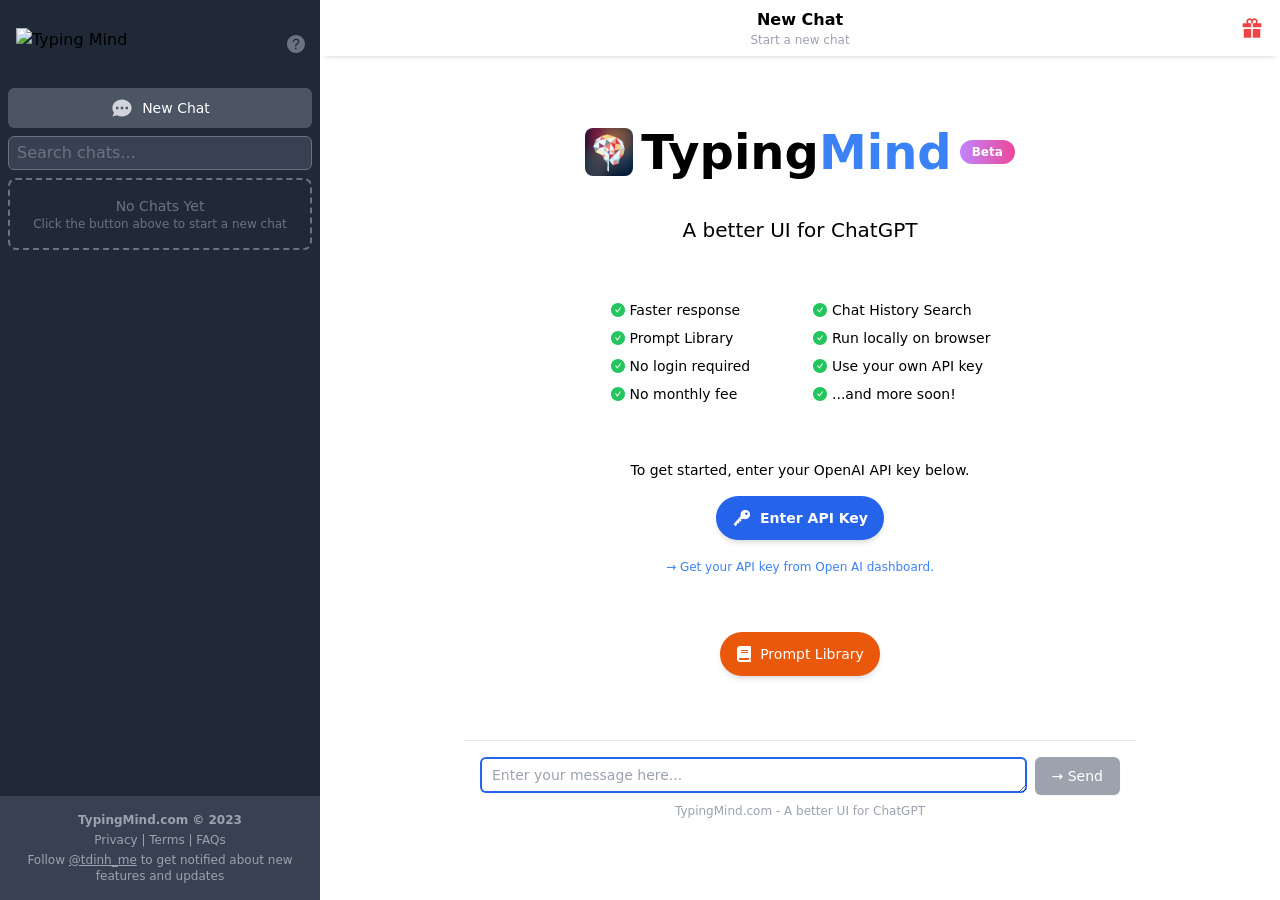
==== index.html @ 3e40cc97 "first commit" ====
<!DOCTYPE html><html class="h-full bg-white"><head><meta charSet="utf-8"/><title>TypingMind — A better UI for ChatGPT</title><meta name="title" content="TypingMind — A better UI for ChatGPT"/><meta name="description" content="Use ChatGPT with enhanced features like faster response, integrated research tools, prompt library, etc."/><meta property="og:type" content="website"/><meta property="og:url" content="https://typingmind.com/"/><meta property="og:title" content="TypingMind — A better UI for ChatGPT"/><meta property="og:description" content="Use ChatGPT with enhanced features like faster response, integrated research tools, prompt library, etc."/><meta property="og:image" content="https://typingmind.com/poster.png"/><meta property="twitter:card" content="summary_large_image"/><meta property="twitter:url" content="https://typingmind.com/"/><meta property="twitter:title" content="TypingMind — A better UI for ChatGPT"/><meta property="twitter:description" content="Use ChatGPT with enhanced features like faster response, integrated research tools, prompt library, etc."/><meta property="twitter:image" content="https://typingmind.com/poster.png"/><meta name="viewport" content="initial-scale=1, viewport-fit=cover"/><link rel="apple-touch-icon" sizes="152x152" href="/apple-icon-152x152.png"/><link rel="apple-touch-icon" sizes="180x180" href="/apple-icon-180x180.png"/><link rel="icon" type="image/png" sizes="192x192" href="/android-icon-192x192.png"/><link rel="icon" type="image/png" sizes="32x32" href="/favicon-32x32.png"/><link rel="icon" type="image/png" sizes="96x96" href="/favicon-96x96.png"/><link rel="icon" type="image/png" sizes="16x16" href="/favicon-16x16.png"/><link rel="manifest" href="/manifest.json"/><meta name="msapplication-TileColor" content="#ffffff"/><meta name="msapplication-TileImage" content="/ms-icon-144x144.png"/><meta name="theme-color" content="#ffffff"/><meta name="next-head-count" content="25"/><link rel="preload" href="/_next/static/css/171b575410aa240c.css" as="style"/><link rel="stylesheet" href="/_next/static/css/171b575410aa240c.css" data-n-g=""/><noscript data-n-css=""></noscript><script defer="" nomodule="" src="/_next/static/chunks/polyfills-c67a75d1b6f99dc8.js"></script><script src="/_next/static/chunks/webpack-41e4e2d1eb0c0667.js" defer=""></script><script src="/_next/static/chunks/framework-73b8966a3c579ab0.js" defer=""></script><script src="/_next/static/chunks/main-46d7d4518a70ec45.js" defer=""></script><script src="/_next/static/chunks/pages/_app-5fbbe632f30f3ffa.js" defer=""></script><script src="/_next/static/chunks/ae51ba48-940ae8a84d143c76.js" defer=""></script><script src="/_next/static/chunks/d64684d8-17964ded77c9a7da.js" defer=""></script><script src="/_next/static/chunks/1bfc9850-ff82aeb989814ba2.js" defer=""></script><script src="/_next/static/chunks/d7eeaac4-526a20d93456379b.js" defer=""></script><script src="/_next/static/chunks/29107295-8ab47bb7d9547e26.js" defer=""></script><script src="/_next/static/chunks/420-7513e318a608f9b9.js" defer=""></script><script src="/_next/static/chunks/pages/index-9eb62553e0361266.js" defer=""></script><script src="/_next/static/TPPel5Y0nddbW3hP3biga/_buildManifest.js" defer=""></script><script src="/_next/static/TPPel5Y0nddbW3hP3biga/_ssgManifest.js" defer=""></script></head><body class="h-full"><div id="__next"><div><div><div class="hidden lg:fixed lg:inset-y-0 lg:flex lg:w-80 lg:flex-col"></div><div class="flex flex-1 flex-col lg:pl-80"><main class="relative"><div class="sticky top-0 z-10 bg-white backdrop-blur"><div class="flex lg:hidden absolute left-1 top-0 bottom-0 items-center justify-center"><button type="button" class="inline-flex h-12 w-12 items-center justify-center rounded-md text-gray-500 hover:text-gray-900 focus:outline-none focus:ring-2 focus:ring-inset focus:ring-blue-500"><span class="sr-only">Open sidebar</span><svg xmlns="http://www.w3.org/2000/svg" fill="none" viewBox="0 0 24 24" stroke-width="1.5" stroke="currentColor" aria-hidden="true" class="h-6 w-6"><path stroke-linecap="round" stroke-linejoin="round" d="M3.75 6.75h16.5M3.75 12h16.5m-16.5 5.25h16.5"></path></svg></button></div><div class="absolute right-2 top-0 bottom-0 flex items-center justify-center"><button type="button" class="inline-flex items-center justify-center rounded-md text-gray-700 hover:text-gray-900 focus:outline-none focus:ring-2 focus:ring-inset focus:ring-blue-500 py-2 px-2 space-x-2 text-sm"><svg stroke="currentColor" fill="currentColor" stroke-width="0" viewBox="0 0 1024 1024" class="h-6 w-6 text-red-500" aria-hidden="true" height="1em" width="1em" xmlns="http://www.w3.org/2000/svg"><path d="M160 894c0 17.7 14.3 32 32 32h286V550H160v344zm386 32h286c17.7 0 32-14.3 32-32V550H546v376zm334-616H732.4c13.6-21.4 21.6-46.8 21.6-74 0-76.1-61.9-138-138-138-41.4 0-78.7 18.4-104 47.4-25.3-29-62.6-47.4-104-47.4-76.1 0-138 61.9-138 138 0 27.2 7.9 52.6 21.6 74H144c-17.7 0-32 14.3-32 32v140h366V310h68v172h366V342c0-17.7-14.3-32-32-32zm-402-4h-70c-38.6 0-70-31.4-70-70s31.4-70 70-70 70 31.4 70 70v70zm138 0h-70v-70c0-38.6 31.4-70 70-70s70 31.4 70 70-31.4 70-70 70z"></path></svg></button></div></div></main></div></div></div></div><script id="__NEXT_DATA__" type="application/json">{"props":{"pageProps":{}},"page":"/","query":{},"buildId":"TPPel5Y0nddbW3hP3biga","nextExport":true,"autoExport":true,"isFallback":false,"scriptLoader":[]}</script></body></html>
---- _next/static/css/171b575410aa240c.css ----
/*
! tailwindcss v3.2.7 | MIT License | https://tailwindcss.com
*/*,:after,:before{box-sizing:border-box;border:0 solid #e5e7eb}:after,:before{--tw-content:""}html{line-height:1.5;-webkit-text-size-adjust:100%;-moz-tab-size:4;-o-tab-size:4;tab-size:4;font-family:ui-sans-serif,system-ui,-apple-system,BlinkMacSystemFont,Segoe UI,Roboto,Helvetica Neue,Arial,Noto Sans,sans-serif,Apple Color Emoji,Segoe UI Emoji,Segoe UI Symbol,Noto Color Emoji;font-feature-settings:normal}body{margin:0;line-height:inherit}hr{height:0;color:inherit;border-top-width:1px}abbr:where([title]){-webkit-text-decoration:underline dotted;text-decoration:underline dotted}h1,h2,h3,h4,h5,h6{font-size:inherit;font-weight:inherit}a{color:inherit;text-decoration:inherit}b,strong{font-weight:bolder}code,kbd,pre,samp{font-family:ui-monospace,SFMono-Regular,Menlo,Monaco,Consolas,Liberation Mono,Courier New,monospace;font-size:1em}small{font-size:80%}sub,sup{font-size:75%;line-height:0;position:relative;vertical-align:baseline}sub{bottom:-.25em}sup{top:-.5em}table{text-indent:0;border-color:inherit;border-collapse:collapse}button,input,optgroup,select,textarea{font-family:inherit;font-size:100%;font-weight:inherit;line-height:inherit;color:inherit;margin:0;padding:0}button,select{text-transform:none}[type=button],[type=reset],[type=submit],button{-webkit-appearance:button;background-color:transparent;background-image:none}:-moz-focusring{outline:auto}:-moz-ui-invalid{box-shadow:none}progress{vertical-align:baseline}::-webkit-inner-spin-button,::-webkit-outer-spin-button{height:auto}[type=search]{-webkit-appearance:textfield;outline-offset:-2px}::-webkit-search-decoration{-webkit-appearance:none}::-webkit-file-upload-button{-webkit-appearance:button;font:inherit}summary{display:list-item}blockquote,dd,dl,figure,h1,h2,h3,h4,h5,h6,hr,p,pre{margin:0}fieldset{margin:0}fieldset,legend{padding:0}menu,ol,ul{list-style:none;margin:0;padding:0}textarea{resize:vertical}input::-moz-placeholder,textarea::-moz-placeholder{color:#9ca3af}input::placeholder,textarea::placeholder{color:#9ca3af}[role=button],button{cursor:pointer}:disabled{cursor:default}audio,canvas,embed,iframe,img,object,svg,video{display:block;vertical-align:middle}img,video{max-width:100%;height:auto}[hidden]{display:none}[multiple],[type=date],[type=datetime-local],[type=email],[type=month],[type=number],[type=password],[type=search],[type=tel],[type=text],[type=time],[type=url],[type=week],select,textarea{-webkit-appearance:none;-moz-appearance:none;appearance:none;background-color:#fff;border-color:#6b7280;border-width:1px;border-radius:0;padding:.5rem .75rem;font-size:1rem;line-height:1.5rem;--tw-shadow:0 0 #0000}[multiple]:focus,[type=date]:focus,[type=datetime-local]:focus,[type=email]:focus,[type=month]:focus,[type=number]:focus,[type=password]:focus,[type=search]:focus,[type=tel]:focus,[type=text]:focus,[type=time]:focus,[type=url]:focus,[type=week]:focus,select:focus,textarea:focus{outline:2px solid transparent;outline-offset:2px;--tw-ring-inset:var(--tw-empty,/*!*/ /*!*/);--tw-ring-offset-width:0px;--tw-ring-offset-color:#fff;--tw-ring-color:#2563eb;--tw-ring-offset-shadow:var(--tw-ring-inset) 0 0 0 var(--tw-ring-offset-width) var(--tw-ring-offset-color);--tw-ring-shadow:var(--tw-ring-inset) 0 0 0 calc(1px + var(--tw-ring-offset-width)) var(--tw-ring-color);box-shadow:var(--tw-ring-offset-shadow),var(--tw-ring-shadow),var(--tw-shadow);border-color:#2563eb}input::-moz-placeholder,textarea::-moz-placeholder{color:#6b7280;opacity:1}input::placeholder,textarea::placeholder{color:#6b7280;opacity:1}::-webkit-datetime-edit-fields-wrapper{padding:0}::-webkit-date-and-time-value{min-height:1.5em}::-webkit-datetime-edit,::-webkit-datetime-edit-day-field,::-webkit-datetime-edit-hour-field,::-webkit-datetime-edit-meridiem-field,::-webkit-datetime-edit-millisecond-field,::-webkit-datetime-edit-minute-field,::-webkit-datetime-edit-month-field,::-webkit-datetime-edit-second-field,::-webkit-datetime-edit-year-field{padding-top:0;padding-bottom:0}select{background-image:url("data:image/svg+xml,%3csvg xmlns='http://www.w3.org/2000/svg' fill='none' viewBox='0 0 20 20'%3e%3cpath stroke='%236b7280' stroke-linecap='round' stroke-linejoin='round' stroke-width='1.5' d='M6 8l4 4 4-4'/%3e%3c/svg%3e");background-position:right .5rem center;background-repeat:no-repeat;background-size:1.5em 1.5em;padding-right:2.5rem;-webkit-print-color-adjust:exact;print-color-adjust:exact}[multiple]{background-image:none;background-position:0 0;background-repeat:unset;background-size:initial;padding-right:.75rem;-webkit-print-color-adjust:unset;print-color-adjust:unset}[type=checkbox],[type=radio]{-webkit-appearance:none;-moz-appearance:none;appearance:none;padding:0;-webkit-print-color-adjust:exact;print-color-adjust:exact;display:inline-block;vertical-align:middle;background-origin:border-box;-webkit-user-select:none;-moz-user-select:none;user-select:none;flex-shrink:0;height:1rem;width:1rem;color:#2563eb;background-color:#fff;border-color:#6b7280;border-width:1px;--tw-shadow:0 0 #0000}[type=checkbox]{border-radius:0}[type=radio]{border-radius:100%}[type=checkbox]:focus,[type=radio]:focus{outline:2px solid transparent;outline-offset:2px;--tw-ring-inset:var(--tw-empty,/*!*/ /*!*/);--tw-ring-offset-width:2px;--tw-ring-offset-color:#fff;--tw-ring-color:#2563eb;--tw-ring-offset-shadow:var(--tw-ring-inset) 0 0 0 var(--tw-ring-offset-width) var(--tw-ring-offset-color);--tw-ring-shadow:var(--tw-ring-inset) 0 0 0 calc(2px + var(--tw-ring-offset-width)) var(--tw-ring-color);box-shadow:var(--tw-ring-offset-shadow),var(--tw-ring-shadow),var(--tw-shadow)}[type=checkbox]:checked,[type=radio]:checked{border-color:transparent;background-color:currentColor;background-size:100% 100%;background-position:50%;background-repeat:no-repeat}[type=checkbox]:checked{background-image:url("data:image/svg+xml,%3csvg viewBox='0 0 16 16' fill='white' xmlns='http://www.w3.org/2000/svg'%3e%3cpath d='M12.207 4.793a1 1 0 010 1.414l-5 5a1 1 0 01-1.414 0l-2-2a1 1 0 011.414-1.414L6.5 9.086l4.293-4.293a1 1 0 011.414 0z'/%3e%3c/svg%3e")}[type=radio]:checked{background-image:url("data:image/svg+xml,%3csvg viewBox='0 0 16 16' fill='white' xmlns='http://www.w3.org/2000/svg'%3e%3ccircle cx='8' cy='8' r='3'/%3e%3c/svg%3e")}[type=checkbox]:checked:focus,[type=checkbox]:checked:hover,[type=radio]:checked:focus,[type=radio]:checked:hover{border-color:transparent;background-color:currentColor}[type=checkbox]:indeterminate{background-image:url("data:image/svg+xml,%3csvg xmlns='http://www.w3.org/2000/svg' fill='none' viewBox='0 0 16 16'%3e%3cpath stroke='white' stroke-linecap='round' stroke-linejoin='round' stroke-width='2' d='M4 8h8'/%3e%3c/svg%3e");border-color:transparent;background-color:currentColor;background-size:100% 100%;background-position:50%;background-repeat:no-repeat}[type=checkbox]:indeterminate:focus,[type=checkbox]:indeterminate:hover{border-color:transparent;background-color:currentColor}[type=file]{background:unset;border-color:inherit;border-width:0;border-radius:0;padding:0;font-size:unset;line-height:inherit}[type=file]:focus{outline:1px solid ButtonText;outline:1px auto -webkit-focus-ring-color}*,:after,:before{--tw-border-spacing-x:0;--tw-border-spacing-y:0;--tw-translate-x:0;--tw-translate-y:0;--tw-rotate:0;--tw-skew-x:0;--tw-skew-y:0;--tw-scale-x:1;--tw-scale-y:1;--tw-pan-x: ;--tw-pan-y: ;--tw-pinch-zoom: ;--tw-scroll-snap-strictness:proximity;--tw-ordinal: ;--tw-slashed-zero: ;--tw-numeric-figure: ;--tw-numeric-spacing: ;--tw-numeric-fraction: ;--tw-ring-inset: ;--tw-ring-offset-width:0px;--tw-ring-offset-color:#fff;--tw-ring-color:rgba(59,130,246,.5);--tw-ring-offset-shadow:0 0 #0000;--tw-ring-shadow:0 0 #0000;--tw-shadow:0 0 #0000;--tw-shadow-colored:0 0 #0000;--tw-blur: ;--tw-brightness: ;--tw-contrast: ;--tw-grayscale: ;--tw-hue-rotate: ;--tw-invert: ;--tw-saturate: ;--tw-sepia: ;--tw-drop-shadow: ;--tw-backdrop-blur: ;--tw-backdrop-brightness: ;--tw-backdrop-contrast: ;--tw-backdrop-grayscale: ;--tw-backdrop-hue-rotate: ;--tw-backdrop-invert: ;--tw-backdrop-opacity: ;--tw-backdrop-saturate: ;--tw-backdrop-sepia: }::backdrop{--tw-border-spacing-x:0;--tw-border-spacing-y:0;--tw-translate-x:0;--tw-translate-y:0;--tw-rotate:0;--tw-skew-x:0;--tw-skew-y:0;--tw-scale-x:1;--tw-scale-y:1;--tw-pan-x: ;--tw-pan-y: ;--tw-pinch-zoom: ;--tw-scroll-snap-strictness:proximity;--tw-ordinal: ;--tw-slashed-zero: ;--tw-numeric-figure: ;--tw-numeric-spacing: ;--tw-numeric-fraction: ;--tw-ring-inset: ;--tw-ring-offset-width:0px;--tw-ring-offset-color:#fff;--tw-ring-color:rgba(59,130,246,.5);--tw-ring-offset-shadow:0 0 #0000;--tw-ring-shadow:0 0 #0000;--tw-shadow:0 0 #0000;--tw-shadow-colored:0 0 #0000;--tw-blur: ;--tw-brightness: ;--tw-contrast: ;--tw-grayscale: ;--tw-hue-rotate: ;--tw-invert: ;--tw-saturate: ;--tw-sepia: ;--tw-drop-shadow: ;--tw-backdrop-blur: ;--tw-backdrop-brightness: ;--tw-backdrop-contrast: ;--tw-backdrop-grayscale: ;--tw-backdrop-hue-rotate: ;--tw-backdrop-invert: ;--tw-backdrop-opacity: ;--tw-backdrop-saturate: ;--tw-backdrop-sepia: }.prose{color:var(--tw-prose-body);max-width:65ch}.prose :where(p):not(:where([class~=not-prose] *)){margin-top:1.25em;margin-bottom:1.25em}.prose :where([class~=lead]):not(:where([class~=not-prose] *)){color:var(--tw-prose-lead);font-size:1.25em;line-height:1.6;margin-top:1.2em;margin-bottom:1.2em}.prose :where(a):not(:where([class~=not-prose] *)){color:var(--tw-prose-links);text-decoration:underline;font-weight:500}.prose :where(strong):not(:where([class~=not-prose] *)){color:var(--tw-prose-bold);font-weight:600}.prose :where(a strong):not(:where([class~=not-prose] *)){color:inherit}.prose :where(blockquote strong):not(:where([class~=not-prose] *)){color:inherit}.prose :where(thead th strong):not(:where([class~=not-prose] *)){color:inherit}.prose :where(ol):not(:where([class~=not-prose] *)){list-style-type:decimal;margin-top:1.25em;margin-bottom:1.25em;padding-left:1.625em}.prose :where(ol[type=A]):not(:where([class~=not-prose] *)){list-style-type:upper-alpha}.prose :where(ol[type=a]):not(:where([class~=not-prose] *)){list-style-type:lower-alpha}.prose :where(ol[type=A s]):not(:where([class~=not-prose] *)){list-style-type:upper-alpha}.prose :where(ol[type=a s]):not(:where([class~=not-prose] *)){list-style-type:lower-alpha}.prose :where(ol[type=I]):not(:where([class~=not-prose] *)){list-style-type:upper-roman}.prose :where(ol[type=i]):not(:where([class~=not-prose] *)){list-style-type:lower-roman}.prose :where(ol[type=I s]):not(:where([class~=not-prose] *)){list-style-type:upper-roman}.prose :where(ol[type=i s]):not(:where([class~=not-prose] *)){list-style-type:lower-roman}.prose :where(ol[type="1"]):not(:where([class~=not-prose] *)){list-style-type:decimal}.prose :where(ul):not(:where([class~=not-prose] *)){list-style-type:disc;margin-top:1.25em;margin-bottom:1.25em;padding-left:1.625em}.prose :where(ol>li):not(:where([class~=not-prose] *))::marker{font-weight:400;color:var(--tw-prose-counters)}.prose :where(ul>li):not(:where([class~=not-prose] *))::marker{color:var(--tw-prose-bullets)}.prose :where(hr):not(:where([class~=not-prose] *)){border-color:var(--tw-prose-hr);border-top-width:1px;margin-top:3em;margin-bottom:3em}.prose :where(blockquote):not(:where([class~=not-prose] *)){font-weight:500;font-style:italic;color:var(--tw-prose-quotes);border-left-width:.25rem;border-left-color:var(--tw-prose-quote-borders);quotes:"\201C""\201D""\2018""\2019";margin-top:1.6em;margin-bottom:1.6em;padding-left:1em}.prose :where(h1):not(:where([class~=not-prose] *)){color:var(--tw-prose-headings);font-weight:800;font-size:2.25em;margin-top:0;margin-bottom:.8888889em;line-height:1.1111111}.prose :where(h1 strong):not(:where([class~=not-prose] *)){font-weight:900;color:inherit}.prose :where(h2):not(:where([class~=not-prose] *)){color:var(--tw-prose-headings);font-weight:700;font-size:1.5em;margin-top:2em;margin-bottom:1em;line-height:1.3333333}.prose :where(h2 strong):not(:where([class~=not-prose] *)){font-weight:800;color:inherit}.prose :where(h3):not(:where([class~=not-prose] *)){color:var(--tw-prose-headings);font-weight:600;font-size:1.25em;margin-top:1.6em;margin-bottom:.6em;line-height:1.6}.prose :where(h3 strong):not(:where([class~=not-prose] *)){font-weight:700;color:inherit}.prose :where(h4):not(:where([class~=not-prose] *)){color:var(--tw-prose-headings);font-weight:600;margin-top:1.5em;margin-bottom:.5em;line-height:1.5}.prose :where(h4 strong):not(:where([class~=not-prose] *)){font-weight:700;color:inherit}.prose :where(img):not(:where([class~=not-prose] *)){margin-top:2em;margin-bottom:2em}.prose :where(figure>*):not(:where([class~=not-prose] *)){margin-top:0;margin-bottom:0}.prose :where(figcaption):not(:where([class~=not-prose] *)){color:var(--tw-prose-captions);font-size:.875em;line-height:1.4285714;margin-top:.8571429em}.prose :where(a code):not(:where([class~=not-prose] *)){color:inherit}.prose :where(h1 code):not(:where([class~=not-prose] *)){color:inherit}.prose :where(h2 code):not(:where([class~=not-prose] *)){color:inherit;font-size:.875em}.prose :where(h3 code):not(:where([class~=not-prose] *)){color:inherit;font-size:.9em}.prose :where(h4 code):not(:where([class~=not-prose] *)){color:inherit}.prose :where(blockquote code):not(:where([class~=not-prose] *)){color:inherit}.prose :where(thead th code):not(:where([class~=not-prose] *)){color:inherit}.prose :where(pre code):not(:where([class~=not-prose] *)):before{content:none}.prose :where(pre code):not(:where([class~=not-prose] *)):after{content:none}.prose :where(table):not(:where([class~=not-prose] *)){width:100%;table-layout:auto;text-align:left;margin-top:2em;margin-bottom:2em;font-size:.875em;line-height:1.7142857}.prose :where(thead):not(:where([class~=not-prose] *)){border-bottom-width:1px;border-bottom-color:var(--tw-prose-th-borders)}.prose :where(thead th):not(:where([class~=not-prose] *)){color:var(--tw-prose-headings);font-weight:600;vertical-align:bottom;padding-right:.5714286em;padding-bottom:.5714286em;padding-left:.5714286em}.prose :where(tbody tr):not(:where([class~=not-prose] *)){border-bottom-width:1px;border-bottom-color:var(--tw-prose-td-borders)}.prose :where(tbody tr:last-child):not(:where([class~=not-prose] *)){border-bottom-width:0}.prose :where(tbody td):not(:where([class~=not-prose] *)){vertical-align:baseline}.prose :where(tfoot):not(:where([class~=not-prose] *)){border-top-width:1px;border-top-color:var(--tw-prose-th-borders)}.prose :where(tfoot td):not(:where([class~=not-prose] *)){vertical-align:top}.prose{--tw-prose-body:#374151;--tw-prose-headings:#111827;--tw-prose-lead:#4b5563;--tw-prose-links:#111827;--tw-prose-bold:#111827;--tw-prose-counters:#6b7280;--tw-prose-bullets:#d1d5db;--tw-prose-hr:#e5e7eb;--tw-prose-quotes:#111827;--tw-prose-quote-borders:#e5e7eb;--tw-prose-captions:#6b7280;--tw-prose-code:#111827;--tw-prose-pre-code:#e5e7eb;--tw-prose-pre-bg:#1f2937;--tw-prose-th-borders:#d1d5db;--tw-prose-td-borders:#e5e7eb;--tw-prose-invert-body:#d1d5db;--tw-prose-invert-headings:#fff;--tw-prose-invert-lead:#9ca3af;--tw-prose-invert-links:#fff;--tw-prose-invert-bold:#fff;--tw-prose-invert-counters:#9ca3af;--tw-prose-invert-bullets:#4b5563;--tw-prose-invert-hr:#374151;--tw-prose-invert-quotes:#f3f4f6;--tw-prose-invert-quote-borders:#374151;--tw-prose-invert-captions:#9ca3af;--tw-prose-invert-code:#fff;--tw-prose-invert-pre-code:#d1d5db;--tw-prose-invert-pre-bg:rgba(0,0,0,.5);--tw-prose-invert-th-borders:#4b5563;--tw-prose-invert-td-borders:#374151;font-size:1rem;line-height:1.75}.prose :where(video):not(:where([class~=not-prose] *)){margin-top:2em;margin-bottom:2em}.prose :where(figure):not(:where([class~=not-prose] *)){margin-top:2em;margin-bottom:2em}.prose :where(li):not(:where([class~=not-prose] *)){margin-top:.5em;margin-bottom:.5em}.prose :where(ol>li):not(:where([class~=not-prose] *)){padding-left:.375em}.prose :where(ul>li):not(:where([class~=not-prose] *)){padding-left:.375em}.prose :where(.prose>ul>li p):not(:where([class~=not-prose] *)){margin-top:.75em;margin-bottom:.75em}.prose :where(.prose>ul>li>:first-child):not(:where([class~=not-prose] *)){margin-top:1.25em}.prose :where(.prose>ul>li>:last-child):not(:where([class~=not-prose] *)){margin-bottom:1.25em}.prose :where(.prose>ol>li>:first-child):not(:where([class~=not-prose] *)){margin-top:1.25em}.prose :where(.prose>ol>li>:last-child):not(:where([class~=not-prose] *)){margin-bottom:1.25em}.prose :where(ul ul,ul ol,ol ul,ol ol):not(:where([class~=not-prose] *)){margin-top:.75em;margin-bottom:.75em}.prose :where(hr+*):not(:where([class~=not-prose] *)){margin-top:0}.prose :where(h2+*):not(:where([class~=not-prose] *)){margin-top:0}.prose :where(h3+*):not(:where([class~=not-prose] *)){margin-top:0}.prose :where(h4+*):not(:where([class~=not-prose] *)){margin-top:0}.prose :where(thead th:first-child):not(:where([class~=not-prose] *)){padding-left:0}.prose :where(thead th:last-child):not(:where([class~=not-prose] *)){padding-right:0}.prose :where(tbody td,tfoot td):not(:where([class~=not-prose] *)){padding:.5714286em}.prose :where(tbody td:first-child,tfoot td:first-child):not(:where([class~=not-prose] *)){padding-left:0}.prose :where(tbody td:last-child,tfoot td:last-child):not(:where([class~=not-prose] *)){padding-right:0}.prose :where(.prose>:first-child):not(:where([class~=not-prose] *)){margin-top:0}.prose :where(.prose>:last-child):not(:where([class~=not-prose] *)){margin-bottom:0}.prose-sm{font-size:.875rem;line-height:1.7142857}.prose-sm :where(p):not(:where([class~=not-prose] *)){margin-top:1.1428571em;margin-bottom:1.1428571em}.prose-sm :where([class~=lead]):not(:where([class~=not-prose] *)){font-size:1.2857143em;line-height:1.5555556;margin-top:.8888889em;margin-bottom:.8888889em}.prose-sm :where(blockquote):not(:where([class~=not-prose] *)){margin-top:1.3333333em;margin-bottom:1.3333333em;padding-left:1.1111111em}.prose-sm :where(h1):not(:where([class~=not-prose] *)){font-size:2.1428571em;margin-top:0;margin-bottom:.8em;line-height:1.2}.prose-sm :where(h2):not(:where([class~=not-prose] *)){font-size:1.4285714em;margin-top:1.6em;margin-bottom:.8em;line-height:1.4}.prose-sm :where(h3):not(:where([class~=not-prose] *)){font-size:1.2857143em;margin-top:1.5555556em;margin-bottom:.4444444em;line-height:1.5555556}.prose-sm :where(h4):not(:where([class~=not-prose] *)){margin-top:1.4285714em;margin-bottom:.5714286em;line-height:1.4285714}.prose-sm :where(img):not(:where([class~=not-prose] *)){margin-top:1.7142857em;margin-bottom:1.7142857em}.prose-sm :where(video):not(:where([class~=not-prose] *)){margin-top:1.7142857em;margin-bottom:1.7142857em}.prose-sm :where(figure):not(:where([class~=not-prose] *)){margin-top:1.7142857em;margin-bottom:1.7142857em}.prose-sm :where(figure>*):not(:where([class~=not-prose] *)){margin-top:0;margin-bottom:0}.prose-sm :where(figcaption):not(:where([class~=not-prose] *)){font-size:.8571429em;line-height:1.3333333;margin-top:.6666667em}.prose-sm :where(h2 code):not(:where([class~=not-prose] *)){font-size:.9em}.prose-sm :where(h3 code):not(:where([class~=not-prose] *)){font-size:.8888889em}.prose-sm :where(ol):not(:where([class~=not-prose] *)){margin-top:1.1428571em;margin-bottom:1.1428571em;padding-left:1.5714286em}.prose-sm :where(ul):not(:where([class~=not-prose] *)){margin-top:1.1428571em;margin-bottom:1.1428571em;padding-left:1.5714286em}.prose-sm :where(li):not(:where([class~=not-prose] *)){margin-top:.2857143em;margin-bottom:.2857143em}.prose-sm :where(ol>li):not(:where([class~=not-prose] *)){padding-left:.4285714em}.prose-sm :where(ul>li):not(:where([class~=not-prose] *)){padding-left:.4285714em}.prose-sm :where(.prose-sm>ul>li p):not(:where([class~=not-prose] *)){margin-top:.5714286em;margin-bottom:.5714286em}.prose-sm :where(.prose-sm>ul>li>:first-child):not(:where([class~=not-prose] *)){margin-top:1.1428571em}.prose-sm :where(.prose-sm>ul>li>:last-child):not(:where([class~=not-prose] *)){margin-bottom:1.1428571em}.prose-sm :where(.prose-sm>ol>li>:first-child):not(:where([class~=not-prose] *)){margin-top:1.1428571em}.prose-sm :where(.prose-sm>ol>li>:last-child):not(:where([class~=not-prose] *)){margin-bottom:1.1428571em}.prose-sm :where(ul ul,ul ol,ol ul,ol ol):not(:where([class~=not-prose] *)){margin-top:.5714286em;margin-bottom:.5714286em}.prose-sm :where(hr):not(:where([class~=not-prose] *)){margin-top:2.8571429em;margin-bottom:2.8571429em}.prose-sm :where(hr+*):not(:where([class~=not-prose] *)){margin-top:0}.prose-sm :where(h2+*):not(:where([class~=not-prose] *)){margin-top:0}.prose-sm :where(h3+*):not(:where([class~=not-prose] *)){margin-top:0}.prose-sm :where(h4+*):not(:where([class~=not-prose] *)){margin-top:0}.prose-sm :where(table):not(:where([class~=not-prose] *)){font-size:.8571429em;line-height:1.5}.prose-sm :where(thead th):not(:where([class~=not-prose] *)){padding-right:1em;padding-bottom:.6666667em;padding-left:1em}.prose-sm :where(thead th:first-child):not(:where([class~=not-prose] *)){padding-left:0}.prose-sm :where(thead th:last-child):not(:where([class~=not-prose] *)){padding-right:0}.prose-sm :where(tbody td,tfoot td):not(:where([class~=not-prose] *)){padding:.6666667em 1em}.prose-sm :where(tbody td:first-child,tfoot td:first-child):not(:where([class~=not-prose] *)){padding-left:0}.prose-sm :where(tbody td:last-child,tfoot td:last-child):not(:where([class~=not-prose] *)){padding-right:0}.prose-sm :where(.prose-sm>:first-child):not(:where([class~=not-prose] *)){margin-top:0}.prose-sm :where(.prose-sm>:last-child):not(:where([class~=not-prose] *)){margin-bottom:0}.sr-only{position:absolute;width:1px;height:1px;padding:0;margin:-1px;overflow:hidden;clip:rect(0,0,0,0);white-space:nowrap;border-width:0}.static{position:static}.fixed{position:fixed}.absolute{position:absolute}.relative{position:relative}.sticky{position:sticky}.inset-0{top:0;right:0;bottom:0;left:0}.bottom-0{bottom:0}.left-0{left:0}.left-1{left:.25rem}.right-0{right:0}.right-2{right:.5rem}.top-0{top:0}.z-10{z-index:10}.z-40{z-index:40}.z-50{z-index:50}.mx-auto{margin-left:auto;margin-right:auto}.my-0{margin-top:0;margin-bottom:0}.my-1{margin-top:.25rem;margin-bottom:.25rem}.my-10{margin-top:2.5rem;margin-bottom:2.5rem}.my-2{margin-top:.5rem;margin-bottom:.5rem}.my-4{margin-top:1rem;margin-bottom:1rem}.my-5{margin-top:1.25rem;margin-bottom:1.25rem}.-mb-px{margin-bottom:-1px}.-mr-12{margin-right:-3rem}.mb-1{margin-bottom:.25rem}.mb-2{margin-bottom:.5rem}.mb-4{margin-bottom:1rem}.ml-1{margin-left:.25rem}.ml-2{margin-left:.5rem}.ml-3{margin-left:.75rem}.ml-6{margin-left:1.5rem}.mr-1{margin-right:.25rem}.mr-2{margin-right:.5rem}.mt-10{margin-top:2.5rem}.mt-2{margin-top:.5rem}.mt-3{margin-top:.75rem}.mt-4{margin-top:1rem}.mt-5{margin-top:1.25rem}.mt-8{margin-top:2rem}.block{display:block}.inline-block{display:inline-block}.\!inline{display:inline!important}.inline{display:inline}.flex{display:flex}.inline-flex{display:inline-flex}.grid{display:grid}.contents{display:contents}.hidden{display:none}.h-10{height:2.5rem}.h-12{height:3rem}.h-4{height:1rem}.h-40{height:10rem}.h-5{height:1.25rem}.h-6{height:1.5rem}.h-7{height:1.75rem}.h-8{height:2rem}.h-9{height:2.25rem}.h-full{height:100%}.max-h-\[500px\]{max-height:500px}.min-h-0{min-height:0}.min-h-\[36px\]{min-height:36px}.min-h-\[40px\]{min-height:40px}.min-h-\[60px\]{min-height:60px}.min-h-screen{min-height:100vh}.w-1{width:.25rem}.w-10{width:2.5rem}.w-12{width:3rem}.w-14{width:3.5rem}.w-4{width:1rem}.w-5{width:1.25rem}.w-6{width:1.5rem}.w-8{width:2rem}.w-9{width:2.25rem}.w-auto{width:auto}.w-full{width:100%}.min-w-0{min-width:0}.max-w-2xl{max-width:42rem}.max-w-4xl{max-width:56rem}.max-w-7xl{max-width:80rem}.max-w-full{max-width:100%}.max-w-xl{max-width:36rem}.max-w-xs{max-width:20rem}.flex-1{flex:1 1 0%}.flex-none{flex:none}.flex-shrink-0{flex-shrink:0}.shrink{flex-shrink:1}.shrink-0{flex-shrink:0}.-translate-x-full{--tw-translate-x:-100%}.-translate-x-full,.translate-x-0{transform:translate(var(--tw-translate-x),var(--tw-translate-y)) rotate(var(--tw-rotate)) skewX(var(--tw-skew-x)) skewY(var(--tw-skew-y)) scaleX(var(--tw-scale-x)) scaleY(var(--tw-scale-y))}.translate-x-0{--tw-translate-x:0px}.translate-y-0{--tw-translate-y:0px}.translate-y-0,.translate-y-4{transform:translate(var(--tw-translate-x),var(--tw-translate-y)) rotate(var(--tw-rotate)) skewX(var(--tw-skew-x)) skewY(var(--tw-skew-y)) scaleX(var(--tw-scale-x)) scaleY(var(--tw-scale-y))}.translate-y-4{--tw-translate-y:1rem}.transform{transform:translate(var(--tw-translate-x),var(--tw-translate-y)) rotate(var(--tw-rotate)) skewX(var(--tw-skew-x)) skewY(var(--tw-skew-y)) scaleX(var(--tw-scale-x)) scaleY(var(--tw-scale-y))}@keyframes spin{to{transform:rotate(1turn)}}.animate-spin{animation:spin 1s linear infinite}.scroll-mt-32{scroll-margin-top:8rem}.list-disc{list-style-type:disc}.grid-cols-2{grid-template-columns:repeat(2,minmax(0,1fr))}.flex-col{flex-direction:column}.items-start{align-items:flex-start}.items-center{align-items:center}.justify-start{justify-content:flex-start}.justify-center{justify-content:center}.justify-between{justify-content:space-between}.gap-2{gap:.5rem}.gap-x-6{-moz-column-gap:1.5rem;column-gap:1.5rem}.gap-y-2{row-gap:.5rem}.space-x-1>:not([hidden])~:not([hidden]){--tw-space-x-reverse:0;margin-right:calc(.25rem * var(--tw-space-x-reverse));margin-left:calc(.25rem * calc(1 - var(--tw-space-x-reverse)))}.space-x-2>:not([hidden])~:not([hidden]){--tw-space-x-reverse:0;margin-right:calc(.5rem * var(--tw-space-x-reverse));margin-left:calc(.5rem * calc(1 - var(--tw-space-x-reverse)))}.space-x-8>:not([hidden])~:not([hidden]){--tw-space-x-reverse:0;margin-right:calc(2rem * var(--tw-space-x-reverse));margin-left:calc(2rem * calc(1 - var(--tw-space-x-reverse)))}.space-y-1>:not([hidden])~:not([hidden]){--tw-space-y-reverse:0;margin-top:calc(.25rem * calc(1 - var(--tw-space-y-reverse)));margin-bottom:calc(.25rem * var(--tw-space-y-reverse))}.space-y-2>:not([hidden])~:not([hidden]){--tw-space-y-reverse:0;margin-top:calc(.5rem * calc(1 - var(--tw-space-y-reverse)));margin-bottom:calc(.5rem * var(--tw-space-y-reverse))}.space-y-4>:not([hidden])~:not([hidden]){--tw-space-y-reverse:0;margin-top:calc(1rem * calc(1 - var(--tw-space-y-reverse)));margin-bottom:calc(1rem * var(--tw-space-y-reverse))}.space-y-6>:not([hidden])~:not([hidden]){--tw-space-y-reverse:0;margin-top:calc(1.5rem * calc(1 - var(--tw-space-y-reverse)));margin-bottom:calc(1.5rem * var(--tw-space-y-reverse))}.divide-y>:not([hidden])~:not([hidden]){--tw-divide-y-reverse:0;border-top-width:calc(1px * calc(1 - var(--tw-divide-y-reverse)));border-bottom-width:calc(1px * var(--tw-divide-y-reverse))}.divide-gray-900\/10>:not([hidden])~:not([hidden]){border-color:rgba(17,24,39,.1)}.overflow-auto{overflow:auto}.overflow-hidden{overflow:hidden}.overflow-y-auto{overflow-y:auto}.truncate{overflow:hidden;text-overflow:ellipsis}.truncate,.whitespace-nowrap{white-space:nowrap}.whitespace-pre-line{white-space:pre-line}.rounded{border-radius:.25rem}.rounded-full{border-radius:9999px}.rounded-lg{border-radius:.5rem}.rounded-md{border-radius:.375rem}.rounded-sm{border-radius:.125rem}.rounded-xl{border-radius:.75rem}.border{border-width:1px}.border-0{border-width:0}.border-2{border-width:2px}.border-b{border-bottom-width:1px}.border-b-2{border-bottom-width:2px}.border-dashed{border-style:dashed}.border-blue-500{--tw-border-opacity:1;border-color:rgb(59 130 246/var(--tw-border-opacity))}.border-gray-200{--tw-border-opacity:1;border-color:rgb(229 231 235/var(--tw-border-opacity))}.border-gray-300{--tw-border-opacity:1;border-color:rgb(209 213 219/var(--tw-border-opacity))}.border-gray-500{--tw-border-opacity:1;border-color:rgb(107 114 128/var(--tw-border-opacity))}.border-transparent{border-color:transparent}.bg-black{--tw-bg-opacity:1;background-color:rgb(0 0 0/var(--tw-bg-opacity))}.bg-blue-100{--tw-bg-opacity:1;background-color:rgb(219 234 254/var(--tw-bg-opacity))}.bg-blue-500{--tw-bg-opacity:1;background-color:rgb(59 130 246/var(--tw-bg-opacity))}.bg-blue-600{--tw-bg-opacity:1;background-color:rgb(37 99 235/var(--tw-bg-opacity))}.bg-gray-100{--tw-bg-opacity:1;background-color:rgb(243 244 246/var(--tw-bg-opacity))}.bg-gray-200{--tw-bg-opacity:1;background-color:rgb(229 231 235/var(--tw-bg-opacity))}.bg-gray-500{--tw-bg-opacity:1;background-color:rgb(107 114 128/var(--tw-bg-opacity))}.bg-gray-600{--tw-bg-opacity:1;background-color:rgb(75 85 99/var(--tw-bg-opacity))}.bg-gray-700{--tw-bg-opacity:1;background-color:rgb(55 65 81/var(--tw-bg-opacity))}.bg-gray-800{--tw-bg-opacity:1;background-color:rgb(31 41 55/var(--tw-bg-opacity))}.bg-gray-900{--tw-bg-opacity:1;background-color:rgb(17 24 39/var(--tw-bg-opacity))}.bg-green-600{--tw-bg-opacity:1;background-color:rgb(22 163 74/var(--tw-bg-opacity))}.bg-orange-600{--tw-bg-opacity:1;background-color:rgb(234 88 12/var(--tw-bg-opacity))}.bg-white{--tw-bg-opacity:1;background-color:rgb(255 255 255/var(--tw-bg-opacity))}.bg-yellow-700{--tw-bg-opacity:1;background-color:rgb(161 98 7/var(--tw-bg-opacity))}.bg-opacity-75{--tw-bg-opacity:0.75}.bg-gradient-to-r{background-image:linear-gradient(to right,var(--tw-gradient-stops))}.from-purple-400{--tw-gradient-from:#c084fc;--tw-gradient-to:rgba(192,132,252,0);--tw-gradient-stops:var(--tw-gradient-from),var(--tw-gradient-to)}.to-pink-500{--tw-gradient-to:#ec4899}.p-2{padding:.5rem}.p-4{padding:1rem}.p-6{padding:1.5rem}.px-0{padding-left:0;padding-right:0}.px-1{padding-left:.25rem;padding-right:.25rem}.px-12{padding-left:3rem;padding-right:3rem}.px-16{padding-left:4rem;padding-right:4rem}.px-2{padding-left:.5rem;padding-right:.5rem}.px-2\.5{padding-left:.625rem;padding-right:.625rem}.px-3{padding-left:.75rem;padding-right:.75rem}.px-4{padding-left:1rem;padding-right:1rem}.px-5{padding-left:1.25rem;padding-right:1.25rem}.px-6{padding-left:1.5rem;padding-right:1.5rem}.py-0{padding-top:0;padding-bottom:0}.py-0\.5{padding-top:.125rem;padding-bottom:.125rem}.py-1{padding-top:.25rem;padding-bottom:.25rem}.py-10{padding-top:2.5rem;padding-bottom:2.5rem}.py-2{padding-top:.5rem;padding-bottom:.5rem}.py-3{padding-top:.75rem;padding-bottom:.75rem}.py-4{padding-top:1rem;padding-bottom:1rem}.py-8{padding-top:2rem;padding-bottom:2rem}.pb-20{padding-bottom:5rem}.pb-4{padding-bottom:1rem}.pl-12{padding-left:3rem}.pl-3{padding-left:.75rem}.pl-4{padding-left:1rem}.pr-10{padding-right:2.5rem}.pr-12{padding-right:3rem}.pr-2{padding-right:.5rem}.pt-2{padding-top:.5rem}.pt-28{padding-top:7rem}.pt-4{padding-top:1rem}.pt-5{padding-top:1.25rem}.pt-6{padding-top:1.5rem}.text-left{text-align:left}.text-center{text-align:center}.text-right{text-align:right}.align-bottom{vertical-align:bottom}.font-sans{font-family:ui-sans-serif,system-ui,-apple-system,BlinkMacSystemFont,Segoe UI,Roboto,Helvetica Neue,Arial,Noto Sans,sans-serif,Apple Color Emoji,Segoe UI Emoji,Segoe UI Symbol,Noto Color Emoji}.text-2xl{font-size:1.5rem;line-height:2rem}.text-4xl{font-size:2.25rem;line-height:2.5rem}.text-5xl{font-size:3rem;line-height:1}.text-base{font-size:1rem;line-height:1.5rem}.text-lg{font-size:1.125rem;line-height:1.75rem}.text-sm{font-size:.875rem;line-height:1.25rem}.text-xl{font-size:1.25rem;line-height:1.75rem}.text-xs{font-size:.75rem;line-height:1rem}.font-bold{font-weight:700}.font-extrabold{font-weight:800}.font-light{font-weight:300}.font-medium{font-weight:500}.font-normal{font-weight:400}.font-semibold{font-weight:600}.italic{font-style:italic}.leading-10{line-height:2.5rem}.leading-6{line-height:1.5rem}.leading-7{line-height:1.75rem}.tracking-tight{letter-spacing:-.025em}.text-black{--tw-text-opacity:1;color:rgb(0 0 0/var(--tw-text-opacity))}.text-blue-500{--tw-text-opacity:1;color:rgb(59 130 246/var(--tw-text-opacity))}.text-blue-600{--tw-text-opacity:1;color:rgb(37 99 235/var(--tw-text-opacity))}.text-gray-100{--tw-text-opacity:1;color:rgb(243 244 246/var(--tw-text-opacity))}.text-gray-300{--tw-text-opacity:1;color:rgb(209 213 219/var(--tw-text-opacity))}.text-gray-400{--tw-text-opacity:1;color:rgb(156 163 175/var(--tw-text-opacity))}.text-gray-500{--tw-text-opacity:1;color:rgb(107 114 128/var(--tw-text-opacity))}.text-gray-600{--tw-text-opacity:1;color:rgb(75 85 99/var(--tw-text-opacity))}.text-gray-700{--tw-text-opacity:1;color:rgb(55 65 81/var(--tw-text-opacity))}.text-gray-800{--tw-text-opacity:1;color:rgb(31 41 55/var(--tw-text-opacity))}.text-gray-900{--tw-text-opacity:1;color:rgb(17 24 39/var(--tw-text-opacity))}.text-green-500{--tw-text-opacity:1;color:rgb(34 197 94/var(--tw-text-opacity))}.text-green-600{--tw-text-opacity:1;color:rgb(22 163 74/var(--tw-text-opacity))}.text-red-500{--tw-text-opacity:1;color:rgb(239 68 68/var(--tw-text-opacity))}.text-white{--tw-text-opacity:1;color:rgb(255 255 255/var(--tw-text-opacity))}.line-through{text-decoration-line:line-through}.opacity-0{opacity:0}.opacity-100{opacity:1}.opacity-25{opacity:.25}.opacity-75{opacity:.75}.shadow{--tw-shadow:0 1px 3px 0 rgba(0,0,0,.1),0 1px 2px -1px rgba(0,0,0,.1);--tw-shadow-colored:0 1px 3px 0 var(--tw-shadow-color),0 1px 2px -1px var(--tw-shadow-color)}.shadow,.shadow-md{box-shadow:var(--tw-ring-offset-shadow,0 0 #0000),var(--tw-ring-shadow,0 0 #0000),var(--tw-shadow)}.shadow-md{--tw-shadow:0 4px 6px -1px rgba(0,0,0,.1),0 2px 4px -2px rgba(0,0,0,.1);--tw-shadow-colored:0 4px 6px -1px var(--tw-shadow-color),0 2px 4px -2px var(--tw-shadow-color)}.shadow-sm{--tw-shadow:0 1px 2px 0 rgba(0,0,0,.05);--tw-shadow-colored:0 1px 2px 0 var(--tw-shadow-color)}.shadow-sm,.shadow-xl{box-shadow:var(--tw-ring-offset-shadow,0 0 #0000),var(--tw-ring-shadow,0 0 #0000),var(--tw-shadow)}.shadow-xl{--tw-shadow:0 20px 25px -5px rgba(0,0,0,.1),0 8px 10px -6px rgba(0,0,0,.1);--tw-shadow-colored:0 20px 25px -5px var(--tw-shadow-color),0 8px 10px -6px var(--tw-shadow-color)}.ring-1{--tw-ring-offset-shadow:var(--tw-ring-inset) 0 0 0 var(--tw-ring-offset-width) var(--tw-ring-offset-color);--tw-ring-shadow:var(--tw-ring-inset) 0 0 0 calc(1px + var(--tw-ring-offset-width)) var(--tw-ring-color)}.ring-1,.ring-2{box-shadow:var(--tw-ring-offset-shadow),var(--tw-ring-shadow),var(--tw-shadow,0 0 #0000)}.ring-2{--tw-ring-offset-shadow:var(--tw-ring-inset) 0 0 0 var(--tw-ring-offset-width) var(--tw-ring-offset-color);--tw-ring-shadow:var(--tw-ring-inset) 0 0 0 calc(2px + var(--tw-ring-offset-width)) var(--tw-ring-color)}.ring-inset{--tw-ring-inset:inset}.ring-blue-500{--tw-ring-opacity:1;--tw-ring-color:rgb(59 130 246/var(--tw-ring-opacity))}.ring-gray-300{--tw-ring-opacity:1;--tw-ring-color:rgb(209 213 219/var(--tw-ring-opacity))}.filter{filter:var(--tw-blur) var(--tw-brightness) var(--tw-contrast) var(--tw-grayscale) var(--tw-hue-rotate) var(--tw-invert) var(--tw-saturate) var(--tw-sepia) var(--tw-drop-shadow)}.backdrop-blur{--tw-backdrop-blur:blur(8px);-webkit-backdrop-filter:var(--tw-backdrop-blur) var(--tw-backdrop-brightness) var(--tw-backdrop-contrast) var(--tw-backdrop-grayscale) var(--tw-backdrop-hue-rotate) var(--tw-backdrop-invert) var(--tw-backdrop-opacity) var(--tw-backdrop-saturate) var(--tw-backdrop-sepia);backdrop-filter:var(--tw-backdrop-blur) var(--tw-backdrop-brightness) var(--tw-backdrop-contrast) var(--tw-backdrop-grayscale) var(--tw-backdrop-hue-rotate) var(--tw-backdrop-invert) var(--tw-backdrop-opacity) var(--tw-backdrop-saturate) var(--tw-backdrop-sepia)}.transition{transition-property:color,background-color,border-color,text-decoration-color,fill,stroke,opacity,box-shadow,transform,filter,-webkit-backdrop-filter;transition-property:color,background-color,border-color,text-decoration-color,fill,stroke,opacity,box-shadow,transform,filter,backdrop-filter;transition-property:color,background-color,border-color,text-decoration-color,fill,stroke,opacity,box-shadow,transform,filter,backdrop-filter,-webkit-backdrop-filter;transition-timing-function:cubic-bezier(.4,0,.2,1);transition-duration:.15s}.transition-all{transition-property:all;transition-timing-function:cubic-bezier(.4,0,.2,1);transition-duration:.15s}.transition-colors{transition-property:color,background-color,border-color,text-decoration-color,fill,stroke;transition-timing-function:cubic-bezier(.4,0,.2,1);transition-duration:.15s}.transition-opacity{transition-property:opacity;transition-timing-function:cubic-bezier(.4,0,.2,1)}.duration-150,.transition-opacity{transition-duration:.15s}.duration-200{transition-duration:.2s}.duration-300{transition-duration:.3s}.ease-in{transition-timing-function:cubic-bezier(.4,0,1,1)}.ease-in-out{transition-timing-function:cubic-bezier(.4,0,.2,1)}.ease-linear{transition-timing-function:linear}.ease-out{transition-timing-function:cubic-bezier(0,0,.2,1)}.pb-safe{padding-bottom:env(safe-area-inset-bottom)}.shadow-bottom{box-shadow:0 6px 6px -6px rgba(0,0,0,.2)}a,button,input{touch-action:manipulation}.highlight-darkblue::-moz-selection{background:#2b3951}.highlight-darkblue::selection{background:#2b3951}.placeholder\:text-gray-400::-moz-placeholder{--tw-text-opacity:1;color:rgb(156 163 175/var(--tw-text-opacity))}.placeholder\:text-gray-400::placeholder{--tw-text-opacity:1;color:rgb(156 163 175/var(--tw-text-opacity))}.hover\:border-gray-200:hover{--tw-border-opacity:1;border-color:rgb(229 231 235/var(--tw-border-opacity))}.hover\:bg-blue-500:hover{--tw-bg-opacity:1;background-color:rgb(59 130 246/var(--tw-bg-opacity))}.hover\:bg-blue-700:hover{--tw-bg-opacity:1;background-color:rgb(29 78 216/var(--tw-bg-opacity))}.hover\:bg-gray-100:hover{--tw-bg-opacity:1;background-color:rgb(243 244 246/var(--tw-bg-opacity))}.hover\:bg-gray-50:hover{--tw-bg-opacity:1;background-color:rgb(249 250 251/var(--tw-bg-opacity))}.hover\:bg-gray-500:hover{--tw-bg-opacity:1;background-color:rgb(107 114 128/var(--tw-bg-opacity))}.hover\:bg-gray-700:hover{--tw-bg-opacity:1;background-color:rgb(55 65 81/var(--tw-bg-opacity))}.hover\:bg-green-500:hover{--tw-bg-opacity:1;background-color:rgb(34 197 94/var(--tw-bg-opacity))}.hover\:bg-orange-500:hover{--tw-bg-opacity:1;background-color:rgb(249 115 22/var(--tw-bg-opacity))}.hover\:text-black:hover{--tw-text-opacity:1;color:rgb(0 0 0/var(--tw-text-opacity))}.hover\:text-gray-100:hover{--tw-text-opacity:1;color:rgb(243 244 246/var(--tw-text-opacity))}.hover\:text-gray-700:hover{--tw-text-opacity:1;color:rgb(55 65 81/var(--tw-text-opacity))}.hover\:text-gray-900:hover{--tw-text-opacity:1;color:rgb(17 24 39/var(--tw-text-opacity))}.hover\:text-white:hover{--tw-text-opacity:1;color:rgb(255 255 255/var(--tw-text-opacity))}.hover\:underline:hover{text-decoration-line:underline}.focus\:border-blue-500:focus{--tw-border-opacity:1;border-color:rgb(59 130 246/var(--tw-border-opacity))}.focus\:outline-none:focus{outline:2px solid transparent;outline-offset:2px}.focus\:outline:focus{outline-style:solid}.focus\:ring-2:focus{--tw-ring-offset-shadow:var(--tw-ring-inset) 0 0 0 var(--tw-ring-offset-width) var(--tw-ring-offset-color);--tw-ring-shadow:var(--tw-ring-inset) 0 0 0 calc(2px + var(--tw-ring-offset-width)) var(--tw-ring-color);box-shadow:var(--tw-ring-offset-shadow),var(--tw-ring-shadow),var(--tw-shadow,0 0 #0000)}.focus\:ring-inset:focus{--tw-ring-inset:inset}.focus\:ring-blue-500:focus{--tw-ring-opacity:1;--tw-ring-color:rgb(59 130 246/var(--tw-ring-opacity))}.focus\:ring-blue-600:focus{--tw-ring-opacity:1;--tw-ring-color:rgb(37 99 235/var(--tw-ring-opacity))}.focus\:ring-indigo-500:focus{--tw-ring-opacity:1;--tw-ring-color:rgb(99 102 241/var(--tw-ring-opacity))}.focus\:ring-white:focus{--tw-ring-opacity:1;--tw-ring-color:rgb(255 255 255/var(--tw-ring-opacity))}.focus\:ring-offset-2:focus{--tw-ring-offset-width:2px}.active\:bg-blue-600:active{--tw-bg-opacity:1;background-color:rgb(37 99 235/var(--tw-bg-opacity))}.active\:bg-orange-600:active{--tw-bg-opacity:1;background-color:rgb(234 88 12/var(--tw-bg-opacity))}.disabled\:cursor-default:disabled{cursor:default}.disabled\:bg-gray-400:disabled{--tw-bg-opacity:1;background-color:rgb(156 163 175/var(--tw-bg-opacity))}.disabled\:text-gray-500:disabled{--tw-text-opacity:1;color:rgb(107 114 128/var(--tw-text-opacity))}.group:hover .group-hover\:rotate-180{--tw-rotate:180deg}.group:hover .group-hover\:rotate-180,.group:hover .group-hover\:scale-125{transform:translate(var(--tw-translate-x),var(--tw-translate-y)) rotate(var(--tw-rotate)) skewX(var(--tw-skew-x)) skewY(var(--tw-skew-y)) scaleX(var(--tw-scale-x)) scaleY(var(--tw-scale-y))}.group:hover .group-hover\:scale-125{--tw-scale-x:1.25;--tw-scale-y:1.25}.group:hover .group-hover\:opacity-100{opacity:1}@media (min-width:640px){.sm\:my-10{margin-top:2.5rem;margin-bottom:2.5rem}.sm\:my-8{margin-top:2rem;margin-bottom:2rem}.sm\:mt-6{margin-top:1.5rem}.sm\:block{display:block}.sm\:inline-block{display:inline-block}.sm\:hidden{display:none}.sm\:h-4{height:1rem}.sm\:h-screen{height:100vh}.sm\:w-4{width:1rem}.sm\:max-w-lg{max-width:32rem}.sm\:max-w-sm{max-width:24rem}.sm\:translate-y-0{--tw-translate-y:0px}.sm\:scale-100,.sm\:translate-y-0{transform:translate(var(--tw-translate-x),var(--tw-translate-y)) rotate(var(--tw-rotate)) skewX(var(--tw-skew-x)) skewY(var(--tw-skew-y)) scaleX(var(--tw-scale-x)) scaleY(var(--tw-scale-y))}.sm\:scale-100{--tw-scale-x:1;--tw-scale-y:1}.sm\:scale-95{--tw-scale-x:.95;--tw-scale-y:.95;transform:translate(var(--tw-translate-x),var(--tw-translate-y)) rotate(var(--tw-rotate)) skewX(var(--tw-skew-x)) skewY(var(--tw-skew-y)) scaleX(var(--tw-scale-x)) scaleY(var(--tw-scale-y))}.sm\:grid-cols-2{grid-template-columns:repeat(2,minmax(0,1fr))}.sm\:p-0{padding:0}.sm\:p-10{padding:2.5rem}.sm\:p-6{padding:1.5rem}.sm\:px-10{padding-left:2.5rem;padding-right:2.5rem}.sm\:py-1{padding-top:.25rem;padding-bottom:.25rem}.sm\:py-1\.5{padding-top:.375rem;padding-bottom:.375rem}.sm\:align-middle{vertical-align:middle}.sm\:text-5xl{font-size:3rem;line-height:1}.sm\:text-sm{font-size:.875rem;line-height:1.25rem}.sm\:text-xl{font-size:1.25rem;line-height:1.75rem}.sm\:leading-6{line-height:1.5rem}}@media (min-width:768px){.md\:inline-block{display:inline-block}}@media (min-width:1024px){.lg\:fixed{position:fixed}.lg\:inset-y-0{top:0;bottom:0}.lg\:flex{display:flex}.lg\:hidden{display:none}.lg\:w-80{width:20rem}.lg\:flex-col{flex-direction:column}.lg\:pl-80{padding-left:20rem}}
---- _next/static/css/171b575410aa240c.css ----
/*
! tailwindcss v3.2.7 | MIT License | https://tailwindcss.com
*/*,:after,:before{box-sizing:border-box;border:0 solid #e5e7eb}:after,:before{--tw-content:""}html{line-height:1.5;-webkit-text-size-adjust:100%;-moz-tab-size:4;-o-tab-size:4;tab-size:4;font-family:ui-sans-serif,system-ui,-apple-system,BlinkMacSystemFont,Segoe UI,Roboto,Helvetica Neue,Arial,Noto Sans,sans-serif,Apple Color Emoji,Segoe UI Emoji,Segoe UI Symbol,Noto Color Emoji;font-feature-settings:normal}body{margin:0;line-height:inherit}hr{height:0;color:inherit;border-top-width:1px}abbr:where([title]){-webkit-text-decoration:underline dotted;text-decoration:underline dotted}h1,h2,h3,h4,h5,h6{font-size:inherit;font-weight:inherit}a{color:inherit;text-decoration:inherit}b,strong{font-weight:bolder}code,kbd,pre,samp{font-family:ui-monospace,SFMono-Regular,Menlo,Monaco,Consolas,Liberation Mono,Courier New,monospace;font-size:1em}small{font-size:80%}sub,sup{font-size:75%;line-height:0;position:relative;vertical-align:baseline}sub{bottom:-.25em}sup{top:-.5em}table{text-indent:0;border-color:inherit;border-collapse:collapse}button,input,optgroup,select,textarea{font-family:inherit;font-size:100%;font-weight:inherit;line-height:inherit;color:inherit;margin:0;padding:0}button,select{text-transform:none}[type=button],[type=reset],[type=submit],button{-webkit-appearance:button;background-color:transparent;background-image:none}:-moz-focusring{outline:auto}:-moz-ui-invalid{box-shadow:none}progress{vertical-align:baseline}::-webkit-inner-spin-button,::-webkit-outer-spin-button{height:auto}[type=search]{-webkit-appearance:textfield;outline-offset:-2px}::-webkit-search-decoration{-webkit-appearance:none}::-webkit-file-upload-button{-webkit-appearance:button;font:inherit}summary{display:list-item}blockquote,dd,dl,figure,h1,h2,h3,h4,h5,h6,hr,p,pre{margin:0}fieldset{margin:0}fieldset,legend{padding:0}menu,ol,ul{list-style:none;margin:0;padding:0}textarea{resize:vertical}input::-moz-placeholder,textarea::-moz-placeholder{color:#9ca3af}input::placeholder,textarea::placeholder{color:#9ca3af}[role=button],button{cursor:pointer}:disabled{cursor:default}audio,canvas,embed,iframe,img,object,svg,video{display:block;vertical-align:middle}img,video{max-width:100%;height:auto}[hidden]{display:none}[multiple],[type=date],[type=datetime-local],[type=email],[type=month],[type=number],[type=password],[type=search],[type=tel],[type=text],[type=time],[type=url],[type=week],select,textarea{-webkit-appearance:none;-moz-appearance:none;appearance:none;background-color:#fff;border-color:#6b7280;border-width:1px;border-radius:0;padding:.5rem .75rem;font-size:1rem;line-height:1.5rem;--tw-shadow:0 0 #0000}[multiple]:focus,[type=date]:focus,[type=datetime-local]:focus,[type=email]:focus,[type=month]:focus,[type=number]:focus,[type=password]:focus,[type=search]:focus,[type=tel]:focus,[type=text]:focus,[type=time]:focus,[type=url]:focus,[type=week]:focus,select:focus,textarea:focus{outline:2px solid transparent;outline-offset:2px;--tw-ring-inset:var(--tw-empty,/*!*/ /*!*/);--tw-ring-offset-width:0px;--tw-ring-offset-color:#fff;--tw-ring-color:#2563eb;--tw-ring-offset-shadow:var(--tw-ring-inset) 0 0 0 var(--tw-ring-offset-width) var(--tw-ring-offset-color);--tw-ring-shadow:var(--tw-ring-inset) 0 0 0 calc(1px + var(--tw-ring-offset-width)) var(--tw-ring-color);box-shadow:var(--tw-ring-offset-shadow),var(--tw-ring-shadow),var(--tw-shadow);border-color:#2563eb}input::-moz-placeholder,textarea::-moz-placeholder{color:#6b7280;opacity:1}input::placeholder,textarea::placeholder{color:#6b7280;opacity:1}::-webkit-datetime-edit-fields-wrapper{padding:0}::-webkit-date-and-time-value{min-height:1.5em}::-webkit-datetime-edit,::-webkit-datetime-edit-day-field,::-webkit-datetime-edit-hour-field,::-webkit-datetime-edit-meridiem-field,::-webkit-datetime-edit-millisecond-field,::-webkit-datetime-edit-minute-field,::-webkit-datetime-edit-month-field,::-webkit-datetime-edit-second-field,::-webkit-datetime-edit-year-field{padding-top:0;padding-bottom:0}select{background-image:url("data:image/svg+xml,%3csvg xmlns='http://www.w3.org/2000/svg' fill='none' viewBox='0 0 20 20'%3e%3cpath stroke='%236b7280' stroke-linecap='round' stroke-linejoin='round' stroke-width='1.5' d='M6 8l4 4 4-4'/%3e%3c/svg%3e");background-position:right .5rem center;background-repeat:no-repeat;background-size:1.5em 1.5em;padding-right:2.5rem;-webkit-print-color-adjust:exact;print-color-adjust:exact}[multiple]{background-image:none;background-position:0 0;background-repeat:unset;background-size:initial;padding-right:.75rem;-webkit-print-color-adjust:unset;print-color-adjust:unset}[type=checkbox],[type=radio]{-webkit-appearance:none;-moz-appearance:none;appearance:none;padding:0;-webkit-print-color-adjust:exact;print-color-adjust:exact;display:inline-block;vertical-align:middle;background-origin:border-box;-webkit-user-select:none;-moz-user-select:none;user-select:none;flex-shrink:0;height:1rem;width:1rem;color:#2563eb;background-color:#fff;border-color:#6b7280;border-width:1px;--tw-shadow:0 0 #0000}[type=checkbox]{border-radius:0}[type=radio]{border-radius:100%}[type=checkbox]:focus,[type=radio]:focus{outline:2px solid transparent;outline-offset:2px;--tw-ring-inset:var(--tw-empty,/*!*/ /*!*/);--tw-ring-offset-width:2px;--tw-ring-offset-color:#fff;--tw-ring-color:#2563eb;--tw-ring-offset-shadow:var(--tw-ring-inset) 0 0 0 var(--tw-ring-offset-width) var(--tw-ring-offset-color);--tw-ring-shadow:var(--tw-ring-inset) 0 0 0 calc(2px + var(--tw-ring-offset-width)) var(--tw-ring-color);box-shadow:var(--tw-ring-offset-shadow),var(--tw-ring-shadow),var(--tw-shadow)}[type=checkbox]:checked,[type=radio]:checked{border-color:transparent;background-color:currentColor;background-size:100% 100%;background-position:50%;background-repeat:no-repeat}[type=checkbox]:checked{background-image:url("data:image/svg+xml,%3csvg viewBox='0 0 16 16' fill='white' xmlns='http://www.w3.org/2000/svg'%3e%3cpath d='M12.207 4.793a1 1 0 010 1.414l-5 5a1 1 0 01-1.414 0l-2-2a1 1 0 011.414-1.414L6.5 9.086l4.293-4.293a1 1 0 011.414 0z'/%3e%3c/svg%3e")}[type=radio]:checked{background-image:url("data:image/svg+xml,%3csvg viewBox='0 0 16 16' fill='white' xmlns='http://www.w3.org/2000/svg'%3e%3ccircle cx='8' cy='8' r='3'/%3e%3c/svg%3e")}[type=checkbox]:checked:focus,[type=checkbox]:checked:hover,[type=radio]:checked:focus,[type=radio]:checked:hover{border-color:transparent;background-color:currentColor}[type=checkbox]:indeterminate{background-image:url("data:image/svg+xml,%3csvg xmlns='http://www.w3.org/2000/svg' fill='none' viewBox='0 0 16 16'%3e%3cpath stroke='white' stroke-linecap='round' stroke-linejoin='round' stroke-width='2' d='M4 8h8'/%3e%3c/svg%3e");border-color:transparent;background-color:currentColor;background-size:100% 100%;background-position:50%;background-repeat:no-repeat}[type=checkbox]:indeterminate:focus,[type=checkbox]:indeterminate:hover{border-color:transparent;background-color:currentColor}[type=file]{background:unset;border-color:inherit;border-width:0;border-radius:0;padding:0;font-size:unset;line-height:inherit}[type=file]:focus{outline:1px solid ButtonText;outline:1px auto -webkit-focus-ring-color}*,:after,:before{--tw-border-spacing-x:0;--tw-border-spacing-y:0;--tw-translate-x:0;--tw-translate-y:0;--tw-rotate:0;--tw-skew-x:0;--tw-skew-y:0;--tw-scale-x:1;--tw-scale-y:1;--tw-pan-x: ;--tw-pan-y: ;--tw-pinch-zoom: ;--tw-scroll-snap-strictness:proximity;--tw-ordinal: ;--tw-slashed-zero: ;--tw-numeric-figure: ;--tw-numeric-spacing: ;--tw-numeric-fraction: ;--tw-ring-inset: ;--tw-ring-offset-width:0px;--tw-ring-offset-color:#fff;--tw-ring-color:rgba(59,130,246,.5);--tw-ring-offset-shadow:0 0 #0000;--tw-ring-shadow:0 0 #0000;--tw-shadow:0 0 #0000;--tw-shadow-colored:0 0 #0000;--tw-blur: ;--tw-brightness: ;--tw-contrast: ;--tw-grayscale: ;--tw-hue-rotate: ;--tw-invert: ;--tw-saturate: ;--tw-sepia: ;--tw-drop-shadow: ;--tw-backdrop-blur: ;--tw-backdrop-brightness: ;--tw-backdrop-contrast: ;--tw-backdrop-grayscale: ;--tw-backdrop-hue-rotate: ;--tw-backdrop-invert: ;--tw-backdrop-opacity: ;--tw-backdrop-saturate: ;--tw-backdrop-sepia: }::backdrop{--tw-border-spacing-x:0;--tw-border-spacing-y:0;--tw-translate-x:0;--tw-translate-y:0;--tw-rotate:0;--tw-skew-x:0;--tw-skew-y:0;--tw-scale-x:1;--tw-scale-y:1;--tw-pan-x: ;--tw-pan-y: ;--tw-pinch-zoom: ;--tw-scroll-snap-strictness:proximity;--tw-ordinal: ;--tw-slashed-zero: ;--tw-numeric-figure: ;--tw-numeric-spacing: ;--tw-numeric-fraction: ;--tw-ring-inset: ;--tw-ring-offset-width:0px;--tw-ring-offset-color:#fff;--tw-ring-color:rgba(59,130,246,.5);--tw-ring-offset-shadow:0 0 #0000;--tw-ring-shadow:0 0 #0000;--tw-shadow:0 0 #0000;--tw-shadow-colored:0 0 #0000;--tw-blur: ;--tw-brightness: ;--tw-contrast: ;--tw-grayscale: ;--tw-hue-rotate: ;--tw-invert: ;--tw-saturate: ;--tw-sepia: ;--tw-drop-shadow: ;--tw-backdrop-blur: ;--tw-backdrop-brightness: ;--tw-backdrop-contrast: ;--tw-backdrop-grayscale: ;--tw-backdrop-hue-rotate: ;--tw-backdrop-invert: ;--tw-backdrop-opacity: ;--tw-backdrop-saturate: ;--tw-backdrop-sepia: }.prose{color:var(--tw-prose-body);max-width:65ch}.prose :where(p):not(:where([class~=not-prose] *)){margin-top:1.25em;margin-bottom:1.25em}.prose :where([class~=lead]):not(:where([class~=not-prose] *)){color:var(--tw-prose-lead);font-size:1.25em;line-height:1.6;margin-top:1.2em;margin-bottom:1.2em}.prose :where(a):not(:where([class~=not-prose] *)){color:var(--tw-prose-links);text-decoration:underline;font-weight:500}.prose :where(strong):not(:where([class~=not-prose] *)){color:var(--tw-prose-bold);font-weight:600}.prose :where(a strong):not(:where([class~=not-prose] *)){color:inherit}.prose :where(blockquote strong):not(:where([class~=not-prose] *)){color:inherit}.prose :where(thead th strong):not(:where([class~=not-prose] *)){color:inherit}.prose :where(ol):not(:where([class~=not-prose] *)){list-style-type:decimal;margin-top:1.25em;margin-bottom:1.25em;padding-left:1.625em}.prose :where(ol[type=A]):not(:where([class~=not-prose] *)){list-style-type:upper-alpha}.prose :where(ol[type=a]):not(:where([class~=not-prose] *)){list-style-type:lower-alpha}.prose :where(ol[type=A s]):not(:where([class~=not-prose] *)){list-style-type:upper-alpha}.prose :where(ol[type=a s]):not(:where([class~=not-prose] *)){list-style-type:lower-alpha}.prose :where(ol[type=I]):not(:where([class~=not-prose] *)){list-style-type:upper-roman}.prose :where(ol[type=i]):not(:where([class~=not-prose] *)){list-style-type:lower-roman}.prose :where(ol[type=I s]):not(:where([class~=not-prose] *)){list-style-type:upper-roman}.prose :where(ol[type=i s]):not(:where([class~=not-prose] *)){list-style-type:lower-roman}.prose :where(ol[type="1"]):not(:where([class~=not-prose] *)){list-style-type:decimal}.prose :where(ul):not(:where([class~=not-prose] *)){list-style-type:disc;margin-top:1.25em;margin-bottom:1.25em;padding-left:1.625em}.prose :where(ol>li):not(:where([class~=not-prose] *))::marker{font-weight:400;color:var(--tw-prose-counters)}.prose :where(ul>li):not(:where([class~=not-prose] *))::marker{color:var(--tw-prose-bullets)}.prose :where(hr):not(:where([class~=not-prose] *)){border-color:var(--tw-prose-hr);border-top-width:1px;margin-top:3em;margin-bottom:3em}.prose :where(blockquote):not(:where([class~=not-prose] *)){font-weight:500;font-style:italic;color:var(--tw-prose-quotes);border-left-width:.25rem;border-left-color:var(--tw-prose-quote-borders);quotes:"\201C""\201D""\2018""\2019";margin-top:1.6em;margin-bottom:1.6em;padding-left:1em}.prose :where(h1):not(:where([class~=not-prose] *)){color:var(--tw-prose-headings);font-weight:800;font-size:2.25em;margin-top:0;margin-bottom:.8888889em;line-height:1.1111111}.prose :where(h1 strong):not(:where([class~=not-prose] *)){font-weight:900;color:inherit}.prose :where(h2):not(:where([class~=not-prose] *)){color:var(--tw-prose-headings);font-weight:700;font-size:1.5em;margin-top:2em;margin-bottom:1em;line-height:1.3333333}.prose :where(h2 strong):not(:where([class~=not-prose] *)){font-weight:800;color:inherit}.prose :where(h3):not(:where([class~=not-prose] *)){color:var(--tw-prose-headings);font-weight:600;font-size:1.25em;margin-top:1.6em;margin-bottom:.6em;line-height:1.6}.prose :where(h3 strong):not(:where([class~=not-prose] *)){font-weight:700;color:inherit}.prose :where(h4):not(:where([class~=not-prose] *)){color:var(--tw-prose-headings);font-weight:600;margin-top:1.5em;margin-bottom:.5em;line-height:1.5}.prose :where(h4 strong):not(:where([class~=not-prose] *)){font-weight:700;color:inherit}.prose :where(img):not(:where([class~=not-prose] *)){margin-top:2em;margin-bottom:2em}.prose :where(figure>*):not(:where([class~=not-prose] *)){margin-top:0;margin-bottom:0}.prose :where(figcaption):not(:where([class~=not-prose] *)){color:var(--tw-prose-captions);font-size:.875em;line-height:1.4285714;margin-top:.8571429em}.prose :where(a code):not(:where([class~=not-prose] *)){color:inherit}.prose :where(h1 code):not(:where([class~=not-prose] *)){color:inherit}.prose :where(h2 code):not(:where([class~=not-prose] *)){color:inherit;font-size:.875em}.prose :where(h3 code):not(:where([class~=not-prose] *)){color:inherit;font-size:.9em}.prose :where(h4 code):not(:where([class~=not-prose] *)){color:inherit}.prose :where(blockquote code):not(:where([class~=not-prose] *)){color:inherit}.prose :where(thead th code):not(:where([class~=not-prose] *)){color:inherit}.prose :where(pre code):not(:where([class~=not-prose] *)):before{content:none}.prose :where(pre code):not(:where([class~=not-prose] *)):after{content:none}.prose :where(table):not(:where([class~=not-prose] *)){width:100%;table-layout:auto;text-align:left;margin-top:2em;margin-bottom:2em;font-size:.875em;line-height:1.7142857}.prose :where(thead):not(:where([class~=not-prose] *)){border-bottom-width:1px;border-bottom-color:var(--tw-prose-th-borders)}.prose :where(thead th):not(:where([class~=not-prose] *)){color:var(--tw-prose-headings);font-weight:600;vertical-align:bottom;padding-right:.5714286em;padding-bottom:.5714286em;padding-left:.5714286em}.prose :where(tbody tr):not(:where([class~=not-prose] *)){border-bottom-width:1px;border-bottom-color:var(--tw-prose-td-borders)}.prose :where(tbody tr:last-child):not(:where([class~=not-prose] *)){border-bottom-width:0}.prose :where(tbody td):not(:where([class~=not-prose] *)){vertical-align:baseline}.prose :where(tfoot):not(:where([class~=not-prose] *)){border-top-width:1px;border-top-color:var(--tw-prose-th-borders)}.prose :where(tfoot td):not(:where([class~=not-prose] *)){vertical-align:top}.prose{--tw-prose-body:#374151;--tw-prose-headings:#111827;--tw-prose-lead:#4b5563;--tw-prose-links:#111827;--tw-prose-bold:#111827;--tw-prose-counters:#6b7280;--tw-prose-bullets:#d1d5db;--tw-prose-hr:#e5e7eb;--tw-prose-quotes:#111827;--tw-prose-quote-borders:#e5e7eb;--tw-prose-captions:#6b7280;--tw-prose-code:#111827;--tw-prose-pre-code:#e5e7eb;--tw-prose-pre-bg:#1f2937;--tw-prose-th-borders:#d1d5db;--tw-prose-td-borders:#e5e7eb;--tw-prose-invert-body:#d1d5db;--tw-prose-invert-headings:#fff;--tw-prose-invert-lead:#9ca3af;--tw-prose-invert-links:#fff;--tw-prose-invert-bold:#fff;--tw-prose-invert-counters:#9ca3af;--tw-prose-invert-bullets:#4b5563;--tw-prose-invert-hr:#374151;--tw-prose-invert-quotes:#f3f4f6;--tw-prose-invert-quote-borders:#374151;--tw-prose-invert-captions:#9ca3af;--tw-prose-invert-code:#fff;--tw-prose-invert-pre-code:#d1d5db;--tw-prose-invert-pre-bg:rgba(0,0,0,.5);--tw-prose-invert-th-borders:#4b5563;--tw-prose-invert-td-borders:#374151;font-size:1rem;line-height:1.75}.prose :where(video):not(:where([class~=not-prose] *)){margin-top:2em;margin-bottom:2em}.prose :where(figure):not(:where([class~=not-prose] *)){margin-top:2em;margin-bottom:2em}.prose :where(li):not(:where([class~=not-prose] *)){margin-top:.5em;margin-bottom:.5em}.prose :where(ol>li):not(:where([class~=not-prose] *)){padding-left:.375em}.prose :where(ul>li):not(:where([class~=not-prose] *)){padding-left:.375em}.prose :where(.prose>ul>li p):not(:where([class~=not-prose] *)){margin-top:.75em;margin-bottom:.75em}.prose :where(.prose>ul>li>:first-child):not(:where([class~=not-prose] *)){margin-top:1.25em}.prose :where(.prose>ul>li>:last-child):not(:where([class~=not-prose] *)){margin-bottom:1.25em}.prose :where(.prose>ol>li>:first-child):not(:where([class~=not-prose] *)){margin-top:1.25em}.prose :where(.prose>ol>li>:last-child):not(:where([class~=not-prose] *)){margin-bottom:1.25em}.prose :where(ul ul,ul ol,ol ul,ol ol):not(:where([class~=not-prose] *)){margin-top:.75em;margin-bottom:.75em}.prose :where(hr+*):not(:where([class~=not-prose] *)){margin-top:0}.prose :where(h2+*):not(:where([class~=not-prose] *)){margin-top:0}.prose :where(h3+*):not(:where([class~=not-prose] *)){margin-top:0}.prose :where(h4+*):not(:where([class~=not-prose] *)){margin-top:0}.prose :where(thead th:first-child):not(:where([class~=not-prose] *)){padding-left:0}.prose :where(thead th:last-child):not(:where([class~=not-prose] *)){padding-right:0}.prose :where(tbody td,tfoot td):not(:where([class~=not-prose] *)){padding:.5714286em}.prose :where(tbody td:first-child,tfoot td:first-child):not(:where([class~=not-prose] *)){padding-left:0}.prose :where(tbody td:last-child,tfoot td:last-child):not(:where([class~=not-prose] *)){padding-right:0}.prose :where(.prose>:first-child):not(:where([class~=not-prose] *)){margin-top:0}.prose :where(.prose>:last-child):not(:where([class~=not-prose] *)){margin-bottom:0}.prose-sm{font-size:.875rem;line-height:1.7142857}.prose-sm :where(p):not(:where([class~=not-prose] *)){margin-top:1.1428571em;margin-bottom:1.1428571em}.prose-sm :where([class~=lead]):not(:where([class~=not-prose] *)){font-size:1.2857143em;line-height:1.5555556;margin-top:.8888889em;margin-bottom:.8888889em}.prose-sm :where(blockquote):not(:where([class~=not-prose] *)){margin-top:1.3333333em;margin-bottom:1.3333333em;padding-left:1.1111111em}.prose-sm :where(h1):not(:where([class~=not-prose] *)){font-size:2.1428571em;margin-top:0;margin-bottom:.8em;line-height:1.2}.prose-sm :where(h2):not(:where([class~=not-prose] *)){font-size:1.4285714em;margin-top:1.6em;margin-bottom:.8em;line-height:1.4}.prose-sm :where(h3):not(:where([class~=not-prose] *)){font-size:1.2857143em;margin-top:1.5555556em;margin-bottom:.4444444em;line-height:1.5555556}.prose-sm :where(h4):not(:where([class~=not-prose] *)){margin-top:1.4285714em;margin-bottom:.5714286em;line-height:1.4285714}.prose-sm :where(img):not(:where([class~=not-prose] *)){margin-top:1.7142857em;margin-bottom:1.7142857em}.prose-sm :where(video):not(:where([class~=not-prose] *)){margin-top:1.7142857em;margin-bottom:1.7142857em}.prose-sm :where(figure):not(:where([class~=not-prose] *)){margin-top:1.7142857em;margin-bottom:1.7142857em}.prose-sm :where(figure>*):not(:where([class~=not-prose] *)){margin-top:0;margin-bottom:0}.prose-sm :where(figcaption):not(:where([class~=not-prose] *)){font-size:.8571429em;line-height:1.3333333;margin-top:.6666667em}.prose-sm :where(h2 code):not(:where([class~=not-prose] *)){font-size:.9em}.prose-sm :where(h3 code):not(:where([class~=not-prose] *)){font-size:.8888889em}.prose-sm :where(ol):not(:where([class~=not-prose] *)){margin-top:1.1428571em;margin-bottom:1.1428571em;padding-left:1.5714286em}.prose-sm :where(ul):not(:where([class~=not-prose] *)){margin-top:1.1428571em;margin-bottom:1.1428571em;padding-left:1.5714286em}.prose-sm :where(li):not(:where([class~=not-prose] *)){margin-top:.2857143em;margin-bottom:.2857143em}.prose-sm :where(ol>li):not(:where([class~=not-prose] *)){padding-left:.4285714em}.prose-sm :where(ul>li):not(:where([class~=not-prose] *)){padding-left:.4285714em}.prose-sm :where(.prose-sm>ul>li p):not(:where([class~=not-prose] *)){margin-top:.5714286em;margin-bottom:.5714286em}.prose-sm :where(.prose-sm>ul>li>:first-child):not(:where([class~=not-prose] *)){margin-top:1.1428571em}.prose-sm :where(.prose-sm>ul>li>:last-child):not(:where([class~=not-prose] *)){margin-bottom:1.1428571em}.prose-sm :where(.prose-sm>ol>li>:first-child):not(:where([class~=not-prose] *)){margin-top:1.1428571em}.prose-sm :where(.prose-sm>ol>li>:last-child):not(:where([class~=not-prose] *)){margin-bottom:1.1428571em}.prose-sm :where(ul ul,ul ol,ol ul,ol ol):not(:where([class~=not-prose] *)){margin-top:.5714286em;margin-bottom:.5714286em}.prose-sm :where(hr):not(:where([class~=not-prose] *)){margin-top:2.8571429em;margin-bottom:2.8571429em}.prose-sm :where(hr+*):not(:where([class~=not-prose] *)){margin-top:0}.prose-sm :where(h2+*):not(:where([class~=not-prose] *)){margin-top:0}.prose-sm :where(h3+*):not(:where([class~=not-prose] *)){margin-top:0}.prose-sm :where(h4+*):not(:where([class~=not-prose] *)){margin-top:0}.prose-sm :where(table):not(:where([class~=not-prose] *)){font-size:.8571429em;line-height:1.5}.prose-sm :where(thead th):not(:where([class~=not-prose] *)){padding-right:1em;padding-bottom:.6666667em;padding-left:1em}.prose-sm :where(thead th:first-child):not(:where([class~=not-prose] *)){padding-left:0}.prose-sm :where(thead th:last-child):not(:where([class~=not-prose] *)){padding-right:0}.prose-sm :where(tbody td,tfoot td):not(:where([class~=not-prose] *)){padding:.6666667em 1em}.prose-sm :where(tbody td:first-child,tfoot td:first-child):not(:where([class~=not-prose] *)){padding-left:0}.prose-sm :where(tbody td:last-child,tfoot td:last-child):not(:where([class~=not-prose] *)){padding-right:0}.prose-sm :where(.prose-sm>:first-child):not(:where([class~=not-prose] *)){margin-top:0}.prose-sm :where(.prose-sm>:last-child):not(:where([class~=not-prose] *)){margin-bottom:0}.sr-only{position:absolute;width:1px;height:1px;padding:0;margin:-1px;overflow:hidden;clip:rect(0,0,0,0);white-space:nowrap;border-width:0}.static{position:static}.fixed{position:fixed}.absolute{position:absolute}.relative{position:relative}.sticky{position:sticky}.inset-0{top:0;right:0;bottom:0;left:0}.bottom-0{bottom:0}.left-0{left:0}.left-1{left:.25rem}.right-0{right:0}.right-2{right:.5rem}.top-0{top:0}.z-10{z-index:10}.z-40{z-index:40}.z-50{z-index:50}.mx-auto{margin-left:auto;margin-right:auto}.my-0{margin-top:0;margin-bottom:0}.my-1{margin-top:.25rem;margin-bottom:.25rem}.my-10{margin-top:2.5rem;margin-bottom:2.5rem}.my-2{margin-top:.5rem;margin-bottom:.5rem}.my-4{margin-top:1rem;margin-bottom:1rem}.my-5{margin-top:1.25rem;margin-bottom:1.25rem}.-mb-px{margin-bottom:-1px}.-mr-12{margin-right:-3rem}.mb-1{margin-bottom:.25rem}.mb-2{margin-bottom:.5rem}.mb-4{margin-bottom:1rem}.ml-1{margin-left:.25rem}.ml-2{margin-left:.5rem}.ml-3{margin-left:.75rem}.ml-6{margin-left:1.5rem}.mr-1{margin-right:.25rem}.mr-2{margin-right:.5rem}.mt-10{margin-top:2.5rem}.mt-2{margin-top:.5rem}.mt-3{margin-top:.75rem}.mt-4{margin-top:1rem}.mt-5{margin-top:1.25rem}.mt-8{margin-top:2rem}.block{display:block}.inline-block{display:inline-block}.\!inline{display:inline!important}.inline{display:inline}.flex{display:flex}.inline-flex{display:inline-flex}.grid{display:grid}.contents{display:contents}.hidden{display:none}.h-10{height:2.5rem}.h-12{height:3rem}.h-4{height:1rem}.h-40{height:10rem}.h-5{height:1.25rem}.h-6{height:1.5rem}.h-7{height:1.75rem}.h-8{height:2rem}.h-9{height:2.25rem}.h-full{height:100%}.max-h-\[500px\]{max-height:500px}.min-h-0{min-height:0}.min-h-\[36px\]{min-height:36px}.min-h-\[40px\]{min-height:40px}.min-h-\[60px\]{min-height:60px}.min-h-screen{min-height:100vh}.w-1{width:.25rem}.w-10{width:2.5rem}.w-12{width:3rem}.w-14{width:3.5rem}.w-4{width:1rem}.w-5{width:1.25rem}.w-6{width:1.5rem}.w-8{width:2rem}.w-9{width:2.25rem}.w-auto{width:auto}.w-full{width:100%}.min-w-0{min-width:0}.max-w-2xl{max-width:42rem}.max-w-4xl{max-width:56rem}.max-w-7xl{max-width:80rem}.max-w-full{max-width:100%}.max-w-xl{max-width:36rem}.max-w-xs{max-width:20rem}.flex-1{flex:1 1 0%}.flex-none{flex:none}.flex-shrink-0{flex-shrink:0}.shrink{flex-shrink:1}.shrink-0{flex-shrink:0}.-translate-x-full{--tw-translate-x:-100%}.-translate-x-full,.translate-x-0{transform:translate(var(--tw-translate-x),var(--tw-translate-y)) rotate(var(--tw-rotate)) skewX(var(--tw-skew-x)) skewY(var(--tw-skew-y)) scaleX(var(--tw-scale-x)) scaleY(var(--tw-scale-y))}.translate-x-0{--tw-translate-x:0px}.translate-y-0{--tw-translate-y:0px}.translate-y-0,.translate-y-4{transform:translate(var(--tw-translate-x),var(--tw-translate-y)) rotate(var(--tw-rotate)) skewX(var(--tw-skew-x)) skewY(var(--tw-skew-y)) scaleX(var(--tw-scale-x)) scaleY(var(--tw-scale-y))}.translate-y-4{--tw-translate-y:1rem}.transform{transform:translate(var(--tw-translate-x),var(--tw-translate-y)) rotate(var(--tw-rotate)) skewX(var(--tw-skew-x)) skewY(var(--tw-skew-y)) scaleX(var(--tw-scale-x)) scaleY(var(--tw-scale-y))}@keyframes spin{to{transform:rotate(1turn)}}.animate-spin{animation:spin 1s linear infinite}.scroll-mt-32{scroll-margin-top:8rem}.list-disc{list-style-type:disc}.grid-cols-2{grid-template-columns:repeat(2,minmax(0,1fr))}.flex-col{flex-direction:column}.items-start{align-items:flex-start}.items-center{align-items:center}.justify-start{justify-content:flex-start}.justify-center{justify-content:center}.justify-between{justify-content:space-between}.gap-2{gap:.5rem}.gap-x-6{-moz-column-gap:1.5rem;column-gap:1.5rem}.gap-y-2{row-gap:.5rem}.space-x-1>:not([hidden])~:not([hidden]){--tw-space-x-reverse:0;margin-right:calc(.25rem * var(--tw-space-x-reverse));margin-left:calc(.25rem * calc(1 - var(--tw-space-x-reverse)))}.space-x-2>:not([hidden])~:not([hidden]){--tw-space-x-reverse:0;margin-right:calc(.5rem * var(--tw-space-x-reverse));margin-left:calc(.5rem * calc(1 - var(--tw-space-x-reverse)))}.space-x-8>:not([hidden])~:not([hidden]){--tw-space-x-reverse:0;margin-right:calc(2rem * var(--tw-space-x-reverse));margin-left:calc(2rem * calc(1 - var(--tw-space-x-reverse)))}.space-y-1>:not([hidden])~:not([hidden]){--tw-space-y-reverse:0;margin-top:calc(.25rem * calc(1 - var(--tw-space-y-reverse)));margin-bottom:calc(.25rem * var(--tw-space-y-reverse))}.space-y-2>:not([hidden])~:not([hidden]){--tw-space-y-reverse:0;margin-top:calc(.5rem * calc(1 - var(--tw-space-y-reverse)));margin-bottom:calc(.5rem * var(--tw-space-y-reverse))}.space-y-4>:not([hidden])~:not([hidden]){--tw-space-y-reverse:0;margin-top:calc(1rem * calc(1 - var(--tw-space-y-reverse)));margin-bottom:calc(1rem * var(--tw-space-y-reverse))}.space-y-6>:not([hidden])~:not([hidden]){--tw-space-y-reverse:0;margin-top:calc(1.5rem * calc(1 - var(--tw-space-y-reverse)));margin-bottom:calc(1.5rem * var(--tw-space-y-reverse))}.divide-y>:not([hidden])~:not([hidden]){--tw-divide-y-reverse:0;border-top-width:calc(1px * calc(1 - var(--tw-divide-y-reverse)));border-bottom-width:calc(1px * var(--tw-divide-y-reverse))}.divide-gray-900\/10>:not([hidden])~:not([hidden]){border-color:rgba(17,24,39,.1)}.overflow-auto{overflow:auto}.overflow-hidden{overflow:hidden}.overflow-y-auto{overflow-y:auto}.truncate{overflow:hidden;text-overflow:ellipsis}.truncate,.whitespace-nowrap{white-space:nowrap}.whitespace-pre-line{white-space:pre-line}.rounded{border-radius:.25rem}.rounded-full{border-radius:9999px}.rounded-lg{border-radius:.5rem}.rounded-md{border-radius:.375rem}.rounded-sm{border-radius:.125rem}.rounded-xl{border-radius:.75rem}.border{border-width:1px}.border-0{border-width:0}.border-2{border-width:2px}.border-b{border-bottom-width:1px}.border-b-2{border-bottom-width:2px}.border-dashed{border-style:dashed}.border-blue-500{--tw-border-opacity:1;border-color:rgb(59 130 246/var(--tw-border-opacity))}.border-gray-200{--tw-border-opacity:1;border-color:rgb(229 231 235/var(--tw-border-opacity))}.border-gray-300{--tw-border-opacity:1;border-color:rgb(209 213 219/var(--tw-border-opacity))}.border-gray-500{--tw-border-opacity:1;border-color:rgb(107 114 128/var(--tw-border-opacity))}.border-transparent{border-color:transparent}.bg-black{--tw-bg-opacity:1;background-color:rgb(0 0 0/var(--tw-bg-opacity))}.bg-blue-100{--tw-bg-opacity:1;background-color:rgb(219 234 254/var(--tw-bg-opacity))}.bg-blue-500{--tw-bg-opacity:1;background-color:rgb(59 130 246/var(--tw-bg-opacity))}.bg-blue-600{--tw-bg-opacity:1;background-color:rgb(37 99 235/var(--tw-bg-opacity))}.bg-gray-100{--tw-bg-opacity:1;background-color:rgb(243 244 246/var(--tw-bg-opacity))}.bg-gray-200{--tw-bg-opacity:1;background-color:rgb(229 231 235/var(--tw-bg-opacity))}.bg-gray-500{--tw-bg-opacity:1;background-color:rgb(107 114 128/var(--tw-bg-opacity))}.bg-gray-600{--tw-bg-opacity:1;background-color:rgb(75 85 99/var(--tw-bg-opacity))}.bg-gray-700{--tw-bg-opacity:1;background-color:rgb(55 65 81/var(--tw-bg-opacity))}.bg-gray-800{--tw-bg-opacity:1;background-color:rgb(31 41 55/var(--tw-bg-opacity))}.bg-gray-900{--tw-bg-opacity:1;background-color:rgb(17 24 39/var(--tw-bg-opacity))}.bg-green-600{--tw-bg-opacity:1;background-color:rgb(22 163 74/var(--tw-bg-opacity))}.bg-orange-600{--tw-bg-opacity:1;background-color:rgb(234 88 12/var(--tw-bg-opacity))}.bg-white{--tw-bg-opacity:1;background-color:rgb(255 255 255/var(--tw-bg-opacity))}.bg-yellow-700{--tw-bg-opacity:1;background-color:rgb(161 98 7/var(--tw-bg-opacity))}.bg-opacity-75{--tw-bg-opacity:0.75}.bg-gradient-to-r{background-image:linear-gradient(to right,var(--tw-gradient-stops))}.from-purple-400{--tw-gradient-from:#c084fc;--tw-gradient-to:rgba(192,132,252,0);--tw-gradient-stops:var(--tw-gradient-from),var(--tw-gradient-to)}.to-pink-500{--tw-gradient-to:#ec4899}.p-2{padding:.5rem}.p-4{padding:1rem}.p-6{padding:1.5rem}.px-0{padding-left:0;padding-right:0}.px-1{padding-left:.25rem;padding-right:.25rem}.px-12{padding-left:3rem;padding-right:3rem}.px-16{padding-left:4rem;padding-right:4rem}.px-2{padding-left:.5rem;padding-right:.5rem}.px-2\.5{padding-left:.625rem;padding-right:.625rem}.px-3{padding-left:.75rem;padding-right:.75rem}.px-4{padding-left:1rem;padding-right:1rem}.px-5{padding-left:1.25rem;padding-right:1.25rem}.px-6{padding-left:1.5rem;padding-right:1.5rem}.py-0{padding-top:0;padding-bottom:0}.py-0\.5{padding-top:.125rem;padding-bottom:.125rem}.py-1{padding-top:.25rem;padding-bottom:.25rem}.py-10{padding-top:2.5rem;padding-bottom:2.5rem}.py-2{padding-top:.5rem;padding-bottom:.5rem}.py-3{padding-top:.75rem;padding-bottom:.75rem}.py-4{padding-top:1rem;padding-bottom:1rem}.py-8{padding-top:2rem;padding-bottom:2rem}.pb-20{padding-bottom:5rem}.pb-4{padding-bottom:1rem}.pl-12{padding-left:3rem}.pl-3{padding-left:.75rem}.pl-4{padding-left:1rem}.pr-10{padding-right:2.5rem}.pr-12{padding-right:3rem}.pr-2{padding-right:.5rem}.pt-2{padding-top:.5rem}.pt-28{padding-top:7rem}.pt-4{padding-top:1rem}.pt-5{padding-top:1.25rem}.pt-6{padding-top:1.5rem}.text-left{text-align:left}.text-center{text-align:center}.text-right{text-align:right}.align-bottom{vertical-align:bottom}.font-sans{font-family:ui-sans-serif,system-ui,-apple-system,BlinkMacSystemFont,Segoe UI,Roboto,Helvetica Neue,Arial,Noto Sans,sans-serif,Apple Color Emoji,Segoe UI Emoji,Segoe UI Symbol,Noto Color Emoji}.text-2xl{font-size:1.5rem;line-height:2rem}.text-4xl{font-size:2.25rem;line-height:2.5rem}.text-5xl{font-size:3rem;line-height:1}.text-base{font-size:1rem;line-height:1.5rem}.text-lg{font-size:1.125rem;line-height:1.75rem}.text-sm{font-size:.875rem;line-height:1.25rem}.text-xl{font-size:1.25rem;line-height:1.75rem}.text-xs{font-size:.75rem;line-height:1rem}.font-bold{font-weight:700}.font-extrabold{font-weight:800}.font-light{font-weight:300}.font-medium{font-weight:500}.font-normal{font-weight:400}.font-semibold{font-weight:600}.italic{font-style:italic}.leading-10{line-height:2.5rem}.leading-6{line-height:1.5rem}.leading-7{line-height:1.75rem}.tracking-tight{letter-spacing:-.025em}.text-black{--tw-text-opacity:1;color:rgb(0 0 0/var(--tw-text-opacity))}.text-blue-500{--tw-text-opacity:1;color:rgb(59 130 246/var(--tw-text-opacity))}.text-blue-600{--tw-text-opacity:1;color:rgb(37 99 235/var(--tw-text-opacity))}.text-gray-100{--tw-text-opacity:1;color:rgb(243 244 246/var(--tw-text-opacity))}.text-gray-300{--tw-text-opacity:1;color:rgb(209 213 219/var(--tw-text-opacity))}.text-gray-400{--tw-text-opacity:1;color:rgb(156 163 175/var(--tw-text-opacity))}.text-gray-500{--tw-text-opacity:1;color:rgb(107 114 128/var(--tw-text-opacity))}.text-gray-600{--tw-text-opacity:1;color:rgb(75 85 99/var(--tw-text-opacity))}.text-gray-700{--tw-text-opacity:1;color:rgb(55 65 81/var(--tw-text-opacity))}.text-gray-800{--tw-text-opacity:1;color:rgb(31 41 55/var(--tw-text-opacity))}.text-gray-900{--tw-text-opacity:1;color:rgb(17 24 39/var(--tw-text-opacity))}.text-green-500{--tw-text-opacity:1;color:rgb(34 197 94/var(--tw-text-opacity))}.text-green-600{--tw-text-opacity:1;color:rgb(22 163 74/var(--tw-text-opacity))}.text-red-500{--tw-text-opacity:1;color:rgb(239 68 68/var(--tw-text-opacity))}.text-white{--tw-text-opacity:1;color:rgb(255 255 255/var(--tw-text-opacity))}.line-through{text-decoration-line:line-through}.opacity-0{opacity:0}.opacity-100{opacity:1}.opacity-25{opacity:.25}.opacity-75{opacity:.75}.shadow{--tw-shadow:0 1px 3px 0 rgba(0,0,0,.1),0 1px 2px -1px rgba(0,0,0,.1);--tw-shadow-colored:0 1px 3px 0 var(--tw-shadow-color),0 1px 2px -1px var(--tw-shadow-color)}.shadow,.shadow-md{box-shadow:var(--tw-ring-offset-shadow,0 0 #0000),var(--tw-ring-shadow,0 0 #0000),var(--tw-shadow)}.shadow-md{--tw-shadow:0 4px 6px -1px rgba(0,0,0,.1),0 2px 4px -2px rgba(0,0,0,.1);--tw-shadow-colored:0 4px 6px -1px var(--tw-shadow-color),0 2px 4px -2px var(--tw-shadow-color)}.shadow-sm{--tw-shadow:0 1px 2px 0 rgba(0,0,0,.05);--tw-shadow-colored:0 1px 2px 0 var(--tw-shadow-color)}.shadow-sm,.shadow-xl{box-shadow:var(--tw-ring-offset-shadow,0 0 #0000),var(--tw-ring-shadow,0 0 #0000),var(--tw-shadow)}.shadow-xl{--tw-shadow:0 20px 25px -5px rgba(0,0,0,.1),0 8px 10px -6px rgba(0,0,0,.1);--tw-shadow-colored:0 20px 25px -5px var(--tw-shadow-color),0 8px 10px -6px var(--tw-shadow-color)}.ring-1{--tw-ring-offset-shadow:var(--tw-ring-inset) 0 0 0 var(--tw-ring-offset-width) var(--tw-ring-offset-color);--tw-ring-shadow:var(--tw-ring-inset) 0 0 0 calc(1px + var(--tw-ring-offset-width)) var(--tw-ring-color)}.ring-1,.ring-2{box-shadow:var(--tw-ring-offset-shadow),var(--tw-ring-shadow),var(--tw-shadow,0 0 #0000)}.ring-2{--tw-ring-offset-shadow:var(--tw-ring-inset) 0 0 0 var(--tw-ring-offset-width) var(--tw-ring-offset-color);--tw-ring-shadow:var(--tw-ring-inset) 0 0 0 calc(2px + var(--tw-ring-offset-width)) var(--tw-ring-color)}.ring-inset{--tw-ring-inset:inset}.ring-blue-500{--tw-ring-opacity:1;--tw-ring-color:rgb(59 130 246/var(--tw-ring-opacity))}.ring-gray-300{--tw-ring-opacity:1;--tw-ring-color:rgb(209 213 219/var(--tw-ring-opacity))}.filter{filter:var(--tw-blur) var(--tw-brightness) var(--tw-contrast) var(--tw-grayscale) var(--tw-hue-rotate) var(--tw-invert) var(--tw-saturate) var(--tw-sepia) var(--tw-drop-shadow)}.backdrop-blur{--tw-backdrop-blur:blur(8px);-webkit-backdrop-filter:var(--tw-backdrop-blur) var(--tw-backdrop-brightness) var(--tw-backdrop-contrast) var(--tw-backdrop-grayscale) var(--tw-backdrop-hue-rotate) var(--tw-backdrop-invert) var(--tw-backdrop-opacity) var(--tw-backdrop-saturate) var(--tw-backdrop-sepia);backdrop-filter:var(--tw-backdrop-blur) var(--tw-backdrop-brightness) var(--tw-backdrop-contrast) var(--tw-backdrop-grayscale) var(--tw-backdrop-hue-rotate) var(--tw-backdrop-invert) var(--tw-backdrop-opacity) var(--tw-backdrop-saturate) var(--tw-backdrop-sepia)}.transition{transition-property:color,background-color,border-color,text-decoration-color,fill,stroke,opacity,box-shadow,transform,filter,-webkit-backdrop-filter;transition-property:color,background-color,border-color,text-decoration-color,fill,stroke,opacity,box-shadow,transform,filter,backdrop-filter;transition-property:color,background-color,border-color,text-decoration-color,fill,stroke,opacity,box-shadow,transform,filter,backdrop-filter,-webkit-backdrop-filter;transition-timing-function:cubic-bezier(.4,0,.2,1);transition-duration:.15s}.transition-all{transition-property:all;transition-timing-function:cubic-bezier(.4,0,.2,1);transition-duration:.15s}.transition-colors{transition-property:color,background-color,border-color,text-decoration-color,fill,stroke;transition-timing-function:cubic-bezier(.4,0,.2,1);transition-duration:.15s}.transition-opacity{transition-property:opacity;transition-timing-function:cubic-bezier(.4,0,.2,1)}.duration-150,.transition-opacity{transition-duration:.15s}.duration-200{transition-duration:.2s}.duration-300{transition-duration:.3s}.ease-in{transition-timing-function:cubic-bezier(.4,0,1,1)}.ease-in-out{transition-timing-function:cubic-bezier(.4,0,.2,1)}.ease-linear{transition-timing-function:linear}.ease-out{transition-timing-function:cubic-bezier(0,0,.2,1)}.pb-safe{padding-bottom:env(safe-area-inset-bottom)}.shadow-bottom{box-shadow:0 6px 6px -6px rgba(0,0,0,.2)}a,button,input{touch-action:manipulation}.highlight-darkblue::-moz-selection{background:#2b3951}.highlight-darkblue::selection{background:#2b3951}.placeholder\:text-gray-400::-moz-placeholder{--tw-text-opacity:1;color:rgb(156 163 175/var(--tw-text-opacity))}.placeholder\:text-gray-400::placeholder{--tw-text-opacity:1;color:rgb(156 163 175/var(--tw-text-opacity))}.hover\:border-gray-200:hover{--tw-border-opacity:1;border-color:rgb(229 231 235/var(--tw-border-opacity))}.hover\:bg-blue-500:hover{--tw-bg-opacity:1;background-color:rgb(59 130 246/var(--tw-bg-opacity))}.hover\:bg-blue-700:hover{--tw-bg-opacity:1;background-color:rgb(29 78 216/var(--tw-bg-opacity))}.hover\:bg-gray-100:hover{--tw-bg-opacity:1;background-color:rgb(243 244 246/var(--tw-bg-opacity))}.hover\:bg-gray-50:hover{--tw-bg-opacity:1;background-color:rgb(249 250 251/var(--tw-bg-opacity))}.hover\:bg-gray-500:hover{--tw-bg-opacity:1;background-color:rgb(107 114 128/var(--tw-bg-opacity))}.hover\:bg-gray-700:hover{--tw-bg-opacity:1;background-color:rgb(55 65 81/var(--tw-bg-opacity))}.hover\:bg-green-500:hover{--tw-bg-opacity:1;background-color:rgb(34 197 94/var(--tw-bg-opacity))}.hover\:bg-orange-500:hover{--tw-bg-opacity:1;background-color:rgb(249 115 22/var(--tw-bg-opacity))}.hover\:text-black:hover{--tw-text-opacity:1;color:rgb(0 0 0/var(--tw-text-opacity))}.hover\:text-gray-100:hover{--tw-text-opacity:1;color:rgb(243 244 246/var(--tw-text-opacity))}.hover\:text-gray-700:hover{--tw-text-opacity:1;color:rgb(55 65 81/var(--tw-text-opacity))}.hover\:text-gray-900:hover{--tw-text-opacity:1;color:rgb(17 24 39/var(--tw-text-opacity))}.hover\:text-white:hover{--tw-text-opacity:1;color:rgb(255 255 255/var(--tw-text-opacity))}.hover\:underline:hover{text-decoration-line:underline}.focus\:border-blue-500:focus{--tw-border-opacity:1;border-color:rgb(59 130 246/var(--tw-border-opacity))}.focus\:outline-none:focus{outline:2px solid transparent;outline-offset:2px}.focus\:outline:focus{outline-style:solid}.focus\:ring-2:focus{--tw-ring-offset-shadow:var(--tw-ring-inset) 0 0 0 var(--tw-ring-offset-width) var(--tw-ring-offset-color);--tw-ring-shadow:var(--tw-ring-inset) 0 0 0 calc(2px + var(--tw-ring-offset-width)) var(--tw-ring-color);box-shadow:var(--tw-ring-offset-shadow),var(--tw-ring-shadow),var(--tw-shadow,0 0 #0000)}.focus\:ring-inset:focus{--tw-ring-inset:inset}.focus\:ring-blue-500:focus{--tw-ring-opacity:1;--tw-ring-color:rgb(59 130 246/var(--tw-ring-opacity))}.focus\:ring-blue-600:focus{--tw-ring-opacity:1;--tw-ring-color:rgb(37 99 235/var(--tw-ring-opacity))}.focus\:ring-indigo-500:focus{--tw-ring-opacity:1;--tw-ring-color:rgb(99 102 241/var(--tw-ring-opacity))}.focus\:ring-white:focus{--tw-ring-opacity:1;--tw-ring-color:rgb(255 255 255/var(--tw-ring-opacity))}.focus\:ring-offset-2:focus{--tw-ring-offset-width:2px}.active\:bg-blue-600:active{--tw-bg-opacity:1;background-color:rgb(37 99 235/var(--tw-bg-opacity))}.active\:bg-orange-600:active{--tw-bg-opacity:1;background-color:rgb(234 88 12/var(--tw-bg-opacity))}.disabled\:cursor-default:disabled{cursor:default}.disabled\:bg-gray-400:disabled{--tw-bg-opacity:1;background-color:rgb(156 163 175/var(--tw-bg-opacity))}.disabled\:text-gray-500:disabled{--tw-text-opacity:1;color:rgb(107 114 128/var(--tw-text-opacity))}.group:hover .group-hover\:rotate-180{--tw-rotate:180deg}.group:hover .group-hover\:rotate-180,.group:hover .group-hover\:scale-125{transform:translate(var(--tw-translate-x),var(--tw-translate-y)) rotate(var(--tw-rotate)) skewX(var(--tw-skew-x)) skewY(var(--tw-skew-y)) scaleX(var(--tw-scale-x)) scaleY(var(--tw-scale-y))}.group:hover .group-hover\:scale-125{--tw-scale-x:1.25;--tw-scale-y:1.25}.group:hover .group-hover\:opacity-100{opacity:1}@media (min-width:640px){.sm\:my-10{margin-top:2.5rem;margin-bottom:2.5rem}.sm\:my-8{margin-top:2rem;margin-bottom:2rem}.sm\:mt-6{margin-top:1.5rem}.sm\:block{display:block}.sm\:inline-block{display:inline-block}.sm\:hidden{display:none}.sm\:h-4{height:1rem}.sm\:h-screen{height:100vh}.sm\:w-4{width:1rem}.sm\:max-w-lg{max-width:32rem}.sm\:max-w-sm{max-width:24rem}.sm\:translate-y-0{--tw-translate-y:0px}.sm\:scale-100,.sm\:translate-y-0{transform:translate(var(--tw-translate-x),var(--tw-translate-y)) rotate(var(--tw-rotate)) skewX(var(--tw-skew-x)) skewY(var(--tw-skew-y)) scaleX(var(--tw-scale-x)) scaleY(var(--tw-scale-y))}.sm\:scale-100{--tw-scale-x:1;--tw-scale-y:1}.sm\:scale-95{--tw-scale-x:.95;--tw-scale-y:.95;transform:translate(var(--tw-translate-x),var(--tw-translate-y)) rotate(var(--tw-rotate)) skewX(var(--tw-skew-x)) skewY(var(--tw-skew-y)) scaleX(var(--tw-scale-x)) scaleY(var(--tw-scale-y))}.sm\:grid-cols-2{grid-template-columns:repeat(2,minmax(0,1fr))}.sm\:p-0{padding:0}.sm\:p-10{padding:2.5rem}.sm\:p-6{padding:1.5rem}.sm\:px-10{padding-left:2.5rem;padding-right:2.5rem}.sm\:py-1{padding-top:.25rem;padding-bottom:.25rem}.sm\:py-1\.5{padding-top:.375rem;padding-bottom:.375rem}.sm\:align-middle{vertical-align:middle}.sm\:text-5xl{font-size:3rem;line-height:1}.sm\:text-sm{font-size:.875rem;line-height:1.25rem}.sm\:text-xl{font-size:1.25rem;line-height:1.75rem}.sm\:leading-6{line-height:1.5rem}}@media (min-width:768px){.md\:inline-block{display:inline-block}}@media (min-width:1024px){.lg\:fixed{position:fixed}.lg\:inset-y-0{top:0;bottom:0}.lg\:flex{display:flex}.lg\:hidden{display:none}.lg\:w-80{width:20rem}.lg\:flex-col{flex-direction:column}.lg\:pl-80{padding-left:20rem}}
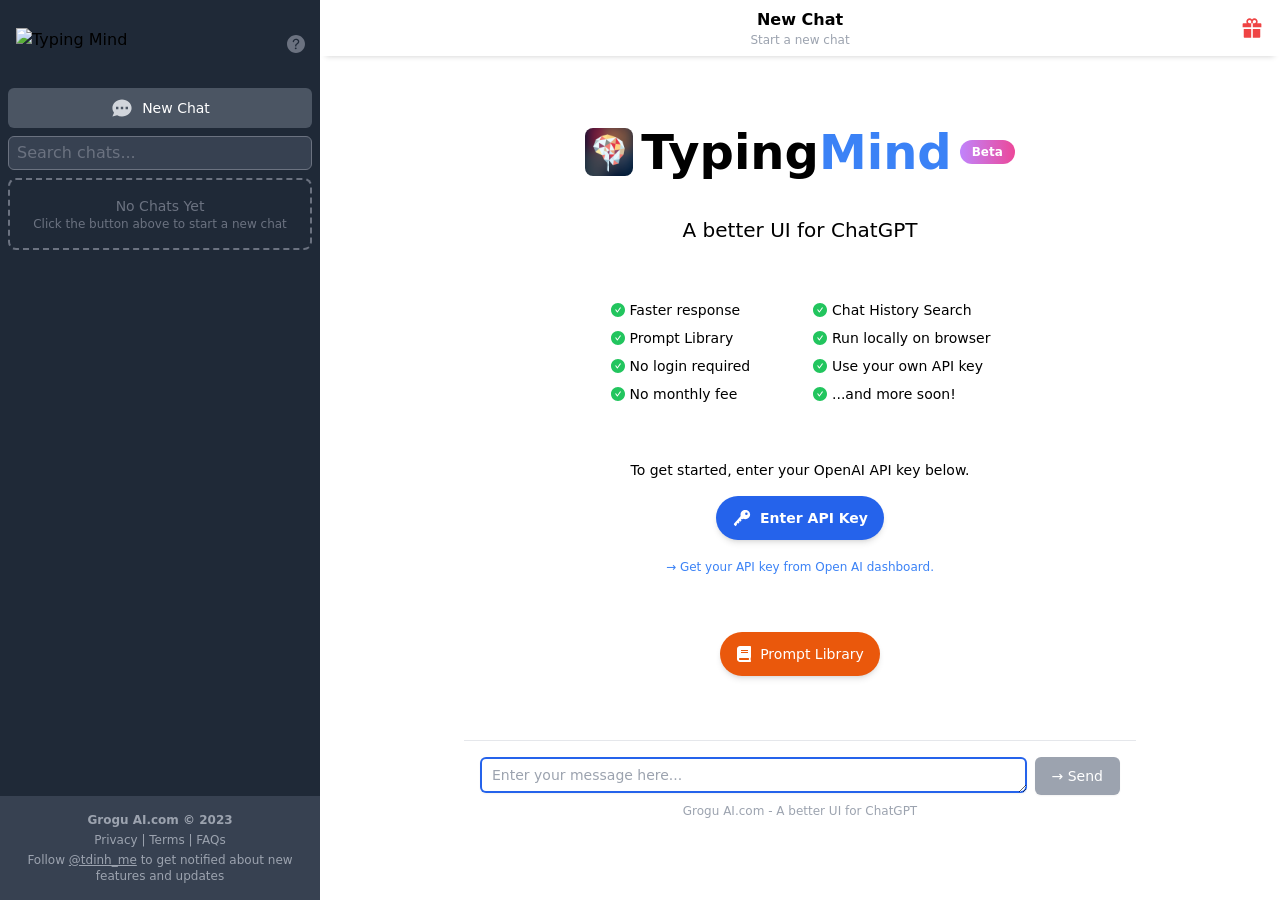
==== commit d5082598: "update Grogu AI text" ====
--- a/index.html
+++ b/index.html
@@ -1 +1,91 @@
-<!DOCTYPE html><html class="h-full bg-white"><head><meta charSet="utf-8"/><title>TypingMind — A better UI for ChatGPT</title><meta name="title" content="TypingMind — A better UI for ChatGPT"/><meta name="description" content="Use ChatGPT with enhanced features like faster response, integrated research tools, prompt library, etc."/><meta property="og:type" content="website"/><meta property="og:url" content="https://typingmind.com/"/><meta property="og:title" content="TypingMind — A better UI for ChatGPT"/><meta property="og:description" content="Use ChatGPT with enhanced features like faster response, integrated research tools, prompt library, etc."/><meta property="og:image" content="https://typingmind.com/poster.png"/><meta property="twitter:card" content="summary_large_image"/><meta property="twitter:url" content="https://typingmind.com/"/><meta property="twitter:title" content="TypingMind — A better UI for ChatGPT"/><meta property="twitter:description" content="Use ChatGPT with enhanced features like faster response, integrated research tools, prompt library, etc."/><meta property="twitter:image" content="https://typingmind.com/poster.png"/><meta name="viewport" content="initial-scale=1, viewport-fit=cover"/><link rel="apple-touch-icon" sizes="152x152" href="/apple-icon-152x152.png"/><link rel="apple-touch-icon" sizes="180x180" href="/apple-icon-180x180.png"/><link rel="icon" type="image/png" sizes="192x192" href="/android-icon-192x192.png"/><link rel="icon" type="image/png" sizes="32x32" href="/favicon-32x32.png"/><link rel="icon" type="image/png" sizes="96x96" href="/favicon-96x96.png"/><link rel="icon" type="image/png" sizes="16x16" href="/favicon-16x16.png"/><link rel="manifest" href="/manifest.json"/><meta name="msapplication-TileColor" content="#ffffff"/><meta name="msapplication-TileImage" content="/ms-icon-144x144.png"/><meta name="theme-color" content="#ffffff"/><meta name="next-head-count" content="25"/><link rel="preload" href="/_next/static/css/171b575410aa240c.css" as="style"/><link rel="stylesheet" href="/_next/static/css/171b575410aa240c.css" data-n-g=""/><noscript data-n-css=""></noscript><script defer="" nomodule="" src="/_next/static/chunks/polyfills-c67a75d1b6f99dc8.js"></script><script src="/_next/static/chunks/webpack-41e4e2d1eb0c0667.js" defer=""></script><script src="/_next/static/chunks/framework-73b8966a3c579ab0.js" defer=""></script><script src="/_next/static/chunks/main-46d7d4518a70ec45.js" defer=""></script><script src="/_next/static/chunks/pages/_app-5fbbe632f30f3ffa.js" defer=""></script><script src="/_next/static/chunks/ae51ba48-940ae8a84d143c76.js" defer=""></script><script src="/_next/static/chunks/d64684d8-17964ded77c9a7da.js" defer=""></script><script src="/_next/static/chunks/1bfc9850-ff82aeb989814ba2.js" defer=""></script><script src="/_next/static/chunks/d7eeaac4-526a20d93456379b.js" defer=""></script><script src="/_next/static/chunks/29107295-8ab47bb7d9547e26.js" defer=""></script><script src="/_next/static/chunks/420-7513e318a608f9b9.js" defer=""></script><script src="/_next/static/chunks/pages/index-9eb62553e0361266.js" defer=""></script><script src="/_next/static/TPPel5Y0nddbW3hP3biga/_buildManifest.js" defer=""></script><script src="/_next/static/TPPel5Y0nddbW3hP3biga/_ssgManifest.js" defer=""></script></head><body class="h-full"><div id="__next"><div><div><div class="hidden lg:fixed lg:inset-y-0 lg:flex lg:w-80 lg:flex-col"></div><div class="flex flex-1 flex-col lg:pl-80"><main class="relative"><div class="sticky top-0 z-10 bg-white backdrop-blur"><div class="flex lg:hidden absolute left-1 top-0 bottom-0 items-center justify-center"><button type="button" class="inline-flex h-12 w-12 items-center justify-center rounded-md text-gray-500 hover:text-gray-900 focus:outline-none focus:ring-2 focus:ring-inset focus:ring-blue-500"><span class="sr-only">Open sidebar</span><svg xmlns="http://www.w3.org/2000/svg" fill="none" viewBox="0 0 24 24" stroke-width="1.5" stroke="currentColor" aria-hidden="true" class="h-6 w-6"><path stroke-linecap="round" stroke-linejoin="round" d="M3.75 6.75h16.5M3.75 12h16.5m-16.5 5.25h16.5"></path></svg></button></div><div class="absolute right-2 top-0 bottom-0 flex items-center justify-center"><button type="button" class="inline-flex items-center justify-center rounded-md text-gray-700 hover:text-gray-900 focus:outline-none focus:ring-2 focus:ring-inset focus:ring-blue-500 py-2 px-2 space-x-2 text-sm"><svg stroke="currentColor" fill="currentColor" stroke-width="0" viewBox="0 0 1024 1024" class="h-6 w-6 text-red-500" aria-hidden="true" height="1em" width="1em" xmlns="http://www.w3.org/2000/svg"><path d="M160 894c0 17.7 14.3 32 32 32h286V550H160v344zm386 32h286c17.7 0 32-14.3 32-32V550H546v376zm334-616H732.4c13.6-21.4 21.6-46.8 21.6-74 0-76.1-61.9-138-138-138-41.4 0-78.7 18.4-104 47.4-25.3-29-62.6-47.4-104-47.4-76.1 0-138 61.9-138 138 0 27.2 7.9 52.6 21.6 74H144c-17.7 0-32 14.3-32 32v140h366V310h68v172h366V342c0-17.7-14.3-32-32-32zm-402-4h-70c-38.6 0-70-31.4-70-70s31.4-70 70-70 70 31.4 70 70v70zm138 0h-70v-70c0-38.6 31.4-70 70-70s70 31.4 70 70-31.4 70-70 70z"></path></svg></button></div></div></main></div></div></div></div><script id="__NEXT_DATA__" type="application/json">{"props":{"pageProps":{}},"page":"/","query":{},"buildId":"TPPel5Y0nddbW3hP3biga","nextExport":true,"autoExport":true,"isFallback":false,"scriptLoader":[]}</script></body></html>+<!DOCTYPE html>
+<html class="h-full bg-white">
+
+<head>
+    <meta charSet="utf-8" />
+    <title>Grogu AI — A better UI for ChatGPT</title>
+    <meta name="title" content="Grogu AI — A better UI for ChatGPT" />
+    <meta name="description"
+        content="Use ChatGPT with enhanced features like faster response, integrated research tools, prompt library, etc." />
+    <meta property="og:type" content="website" />
+    <meta property="og:url" content="https://typingmind.com/" />
+    <meta property="og:title" content="Grogu AI — A better UI for ChatGPT" />
+    <meta property="og:description"
+        content="Use ChatGPT with enhanced features like faster response, integrated research tools, prompt library, etc." />
+    <meta property="og:image" content="https://typingmind.com/poster.png" />
+    <meta property="twitter:card" content="summary_large_image" />
+    <meta property="twitter:url" content="https://typingmind.com/" />
+    <meta property="twitter:title" content="Grogu AI — A better UI for ChatGPT" />
+    <meta property="twitter:description"
+        content="Use ChatGPT with enhanced features like faster response, integrated research tools, prompt library, etc." />
+    <meta property="twitter:image" content="https://typingmind.com/poster.png" />
+    <meta name="viewport" content="initial-scale=1, viewport-fit=cover" />
+    <link rel="apple-touch-icon" sizes="152x152" href="/apple-icon-152x152.png" />
+    <link rel="apple-touch-icon" sizes="180x180" href="/apple-icon-180x180.png" />
+    <link rel="icon" type="image/png" sizes="192x192" href="/android-icon-192x192.png" />
+    <link rel="icon" type="image/png" sizes="32x32" href="/favicon-32x32.png" />
+    <link rel="icon" type="image/png" sizes="96x96" href="/favicon-96x96.png" />
+    <link rel="icon" type="image/png" sizes="16x16" href="/favicon-16x16.png" />
+    <link rel="manifest" href="/manifest.json" />
+    <meta name="msapplication-TileColor" content="#ffffff" />
+    <meta name="msapplication-TileImage" content="/ms-icon-144x144.png" />
+    <meta name="theme-color" content="#ffffff" />
+    <meta name="next-head-count" content="25" />
+    <link rel="preload" href="/_next/static/css/171b575410aa240c.css" as="style" />
+    <link rel="stylesheet" href="/_next/static/css/171b575410aa240c.css" data-n-g="" /><noscript
+        data-n-css=""></noscript>
+    <script defer="" nomodule="" src="/_next/static/chunks/polyfills-c67a75d1b6f99dc8.js"></script>
+    <script src="/_next/static/chunks/webpack-41e4e2d1eb0c0667.js" defer=""></script>
+    <script src="/_next/static/chunks/framework-73b8966a3c579ab0.js" defer=""></script>
+    <script src="/_next/static/chunks/main-46d7d4518a70ec45.js" defer=""></script>
+    <script src="/_next/static/chunks/pages/_app-5fbbe632f30f3ffa.js" defer=""></script>
+    <script src="/_next/static/chunks/ae51ba48-940ae8a84d143c76.js" defer=""></script>
+    <script src="/_next/static/chunks/d64684d8-17964ded77c9a7da.js" defer=""></script>
+    <script src="/_next/static/chunks/1bfc9850-ff82aeb989814ba2.js" defer=""></script>
+    <script src="/_next/static/chunks/d7eeaac4-526a20d93456379b.js" defer=""></script>
+    <script src="/_next/static/chunks/29107295-8ab47bb7d9547e26.js" defer=""></script>
+    <script src="/_next/static/chunks/420-7513e318a608f9b9.js" defer=""></script>
+    <script src="/_next/static/chunks/pages/index-9eb62553e0361266.js" defer=""></script>
+    <script src="/_next/static/TPPel5Y0nddbW3hP3biga/_buildManifest.js" defer=""></script>
+    <script src="/_next/static/TPPel5Y0nddbW3hP3biga/_ssgManifest.js" defer=""></script>
+</head>
+
+<body class="h-full">
+    <div id="__next">
+        <div>
+            <div>
+                <div class="hidden lg:fixed lg:inset-y-0 lg:flex lg:w-80 lg:flex-col"></div>
+                <div class="flex flex-1 flex-col lg:pl-80">
+                    <main class="relative">
+                        <div class="sticky top-0 z-10 bg-white backdrop-blur">
+                            <div class="flex lg:hidden absolute left-1 top-0 bottom-0 items-center justify-center">
+                                <button type="button"
+                                    class="inline-flex h-12 w-12 items-center justify-center rounded-md text-gray-500 hover:text-gray-900 focus:outline-none focus:ring-2 focus:ring-inset focus:ring-blue-500"><span
+                                        class="sr-only">Open sidebar</span><svg xmlns="http://www.w3.org/2000/svg"
+                                        fill="none" viewBox="0 0 24 24" stroke-width="1.5" stroke="currentColor"
+                                        aria-hidden="true" class="h-6 w-6">
+                                        <path stroke-linecap="round" stroke-linejoin="round"
+                                            d="M3.75 6.75h16.5M3.75 12h16.5m-16.5 5.25h16.5"></path>
+                                    </svg></button>
+                            </div>
+                            <div class="absolute right-2 top-0 bottom-0 flex items-center justify-center"><button
+                                    type="button"
+                                    class="inline-flex items-center justify-center rounded-md text-gray-700 hover:text-gray-900 focus:outline-none focus:ring-2 focus:ring-inset focus:ring-blue-500 py-2 px-2 space-x-2 text-sm"><svg
+                                        stroke="currentColor" fill="currentColor" stroke-width="0"
+                                        viewBox="0 0 1024 1024" class="h-6 w-6 text-red-500" aria-hidden="true"
+                                        height="1em" width="1em" xmlns="http://www.w3.org/2000/svg">
+                                        <path
+                                            d="M160 894c0 17.7 14.3 32 32 32h286V550H160v344zm386 32h286c17.7 0 32-14.3 32-32V550H546v376zm334-616H732.4c13.6-21.4 21.6-46.8 21.6-74 0-76.1-61.9-138-138-138-41.4 0-78.7 18.4-104 47.4-25.3-29-62.6-47.4-104-47.4-76.1 0-138 61.9-138 138 0 27.2 7.9 52.6 21.6 74H144c-17.7 0-32 14.3-32 32v140h366V310h68v172h366V342c0-17.7-14.3-32-32-32zm-402-4h-70c-38.6 0-70-31.4-70-70s31.4-70 70-70 70 31.4 70 70v70zm138 0h-70v-70c0-38.6 31.4-70 70-70s70 31.4 70 70-31.4 70-70 70z">
+                                        </path>
+                                    </svg></button></div>
+                        </div>
+                    </main>
+                </div>
+            </div>
+        </div>
+    </div>
+    <script id="__NEXT_DATA__"
+        type="application/json">{"props":{"pageProps":{}},"page":"/","query":{},"buildId":"TPPel5Y0nddbW3hP3biga","nextExport":true,"autoExport":true,"isFallback":false,"scriptLoader":[]}</script>
+</body>
+
+</html>
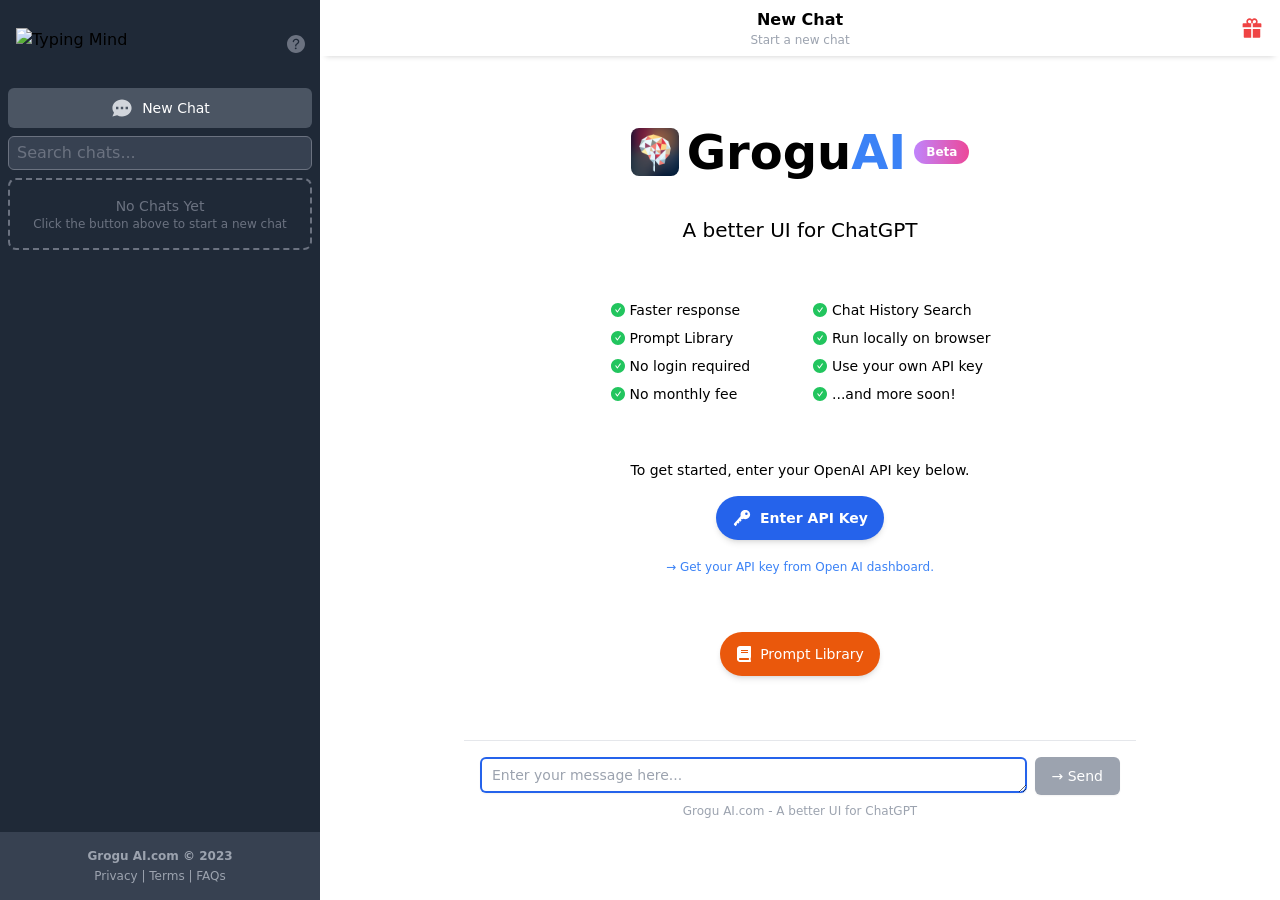
==== commit 780f687a: "update" ====
--- a/index.html
+++ b/index.html
@@ -8,17 +8,17 @@
     <meta name="description"
         content="Use ChatGPT with enhanced features like faster response, integrated research tools, prompt library, etc." />
     <meta property="og:type" content="website" />
-    <meta property="og:url" content="https://typingmind.com/" />
+    <meta property="og:url" content="https://askgrogu.ai/" />
     <meta property="og:title" content="Grogu AI — A better UI for ChatGPT" />
     <meta property="og:description"
         content="Use ChatGPT with enhanced features like faster response, integrated research tools, prompt library, etc." />
-    <meta property="og:image" content="https://typingmind.com/poster.png" />
+    <meta property="og:image" content="https://askgrogu.ai/poster.png" />
     <meta property="twitter:card" content="summary_large_image" />
-    <meta property="twitter:url" content="https://typingmind.com/" />
+    <meta property="twitter:url" content="https://askgrogu.ai/" />
     <meta property="twitter:title" content="Grogu AI — A better UI for ChatGPT" />
     <meta property="twitter:description"
         content="Use ChatGPT with enhanced features like faster response, integrated research tools, prompt library, etc." />
-    <meta property="twitter:image" content="https://typingmind.com/poster.png" />
+    <meta property="twitter:image" content="https://askgrogu.ai/poster.png" />
     <meta name="viewport" content="initial-scale=1, viewport-fit=cover" />
     <link rel="apple-touch-icon" sizes="152x152" href="/apple-icon-152x152.png" />
     <link rel="apple-touch-icon" sizes="180x180" href="/apple-icon-180x180.png" />
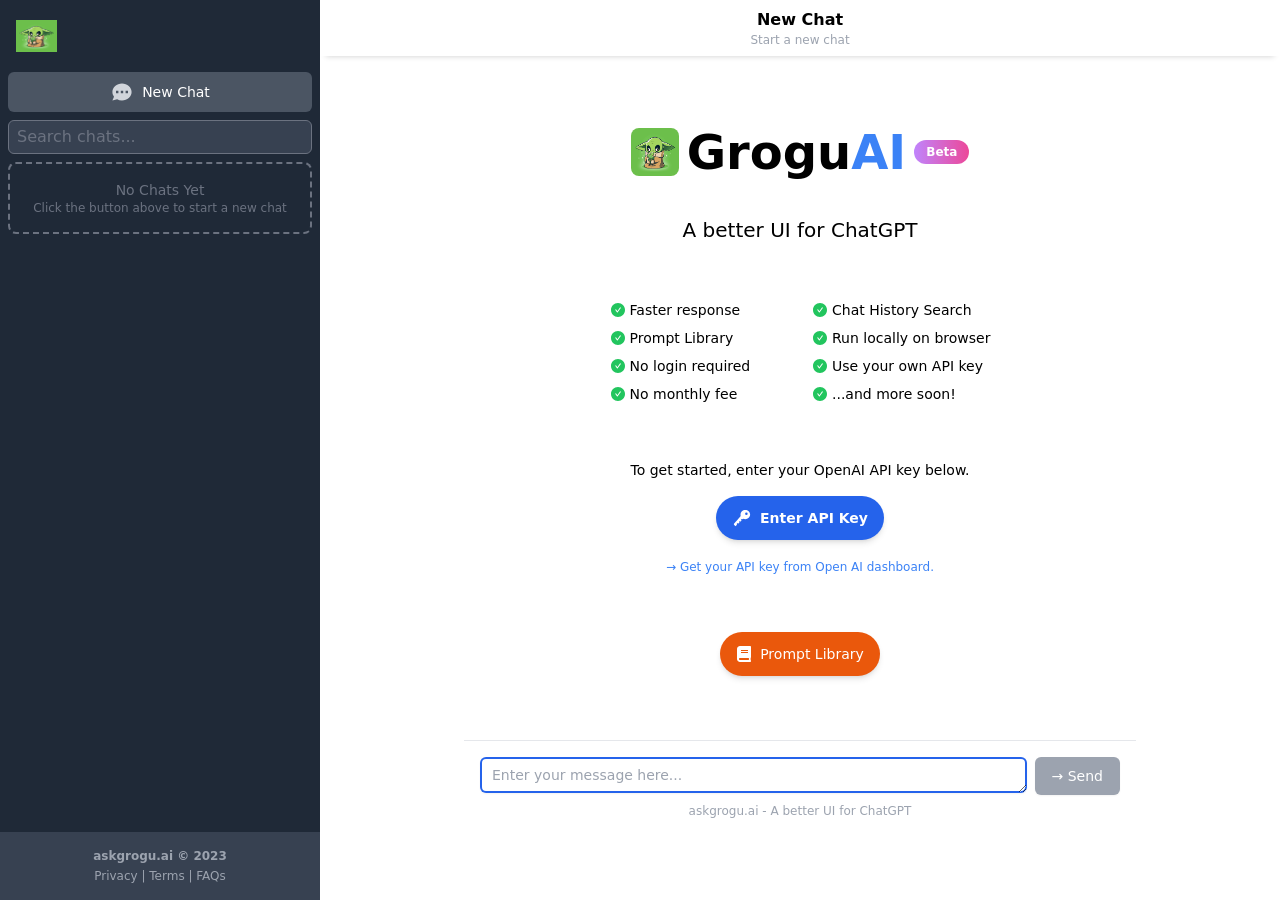
==== commit af004615: "remove license stuff" ====
--- a/index.html
+++ b/index.html
@@ -51,6 +51,7 @@
 </head>
 
 <body class="h-full">
+    <div id="root"></div>
     <div id="__next">
         <div>
             <div>
